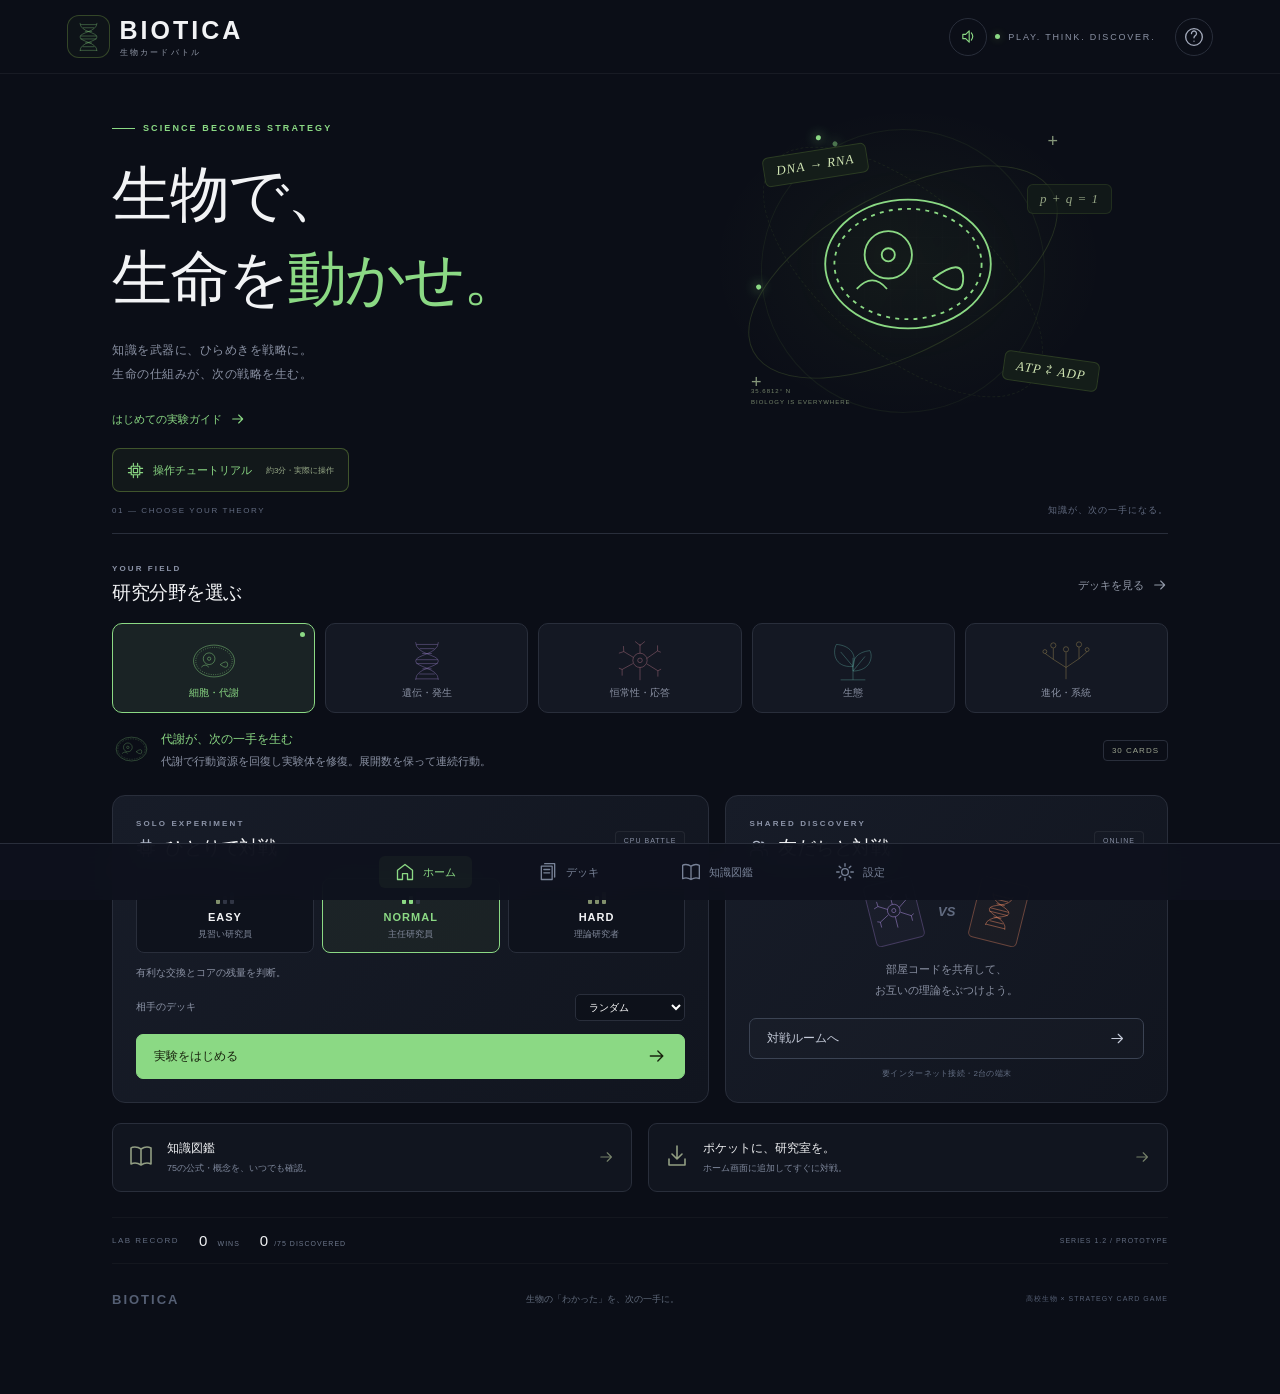
==== biotica/index.html @ be0b4032 "Restore original SCIENCE SERIES website" ====
<!doctype html>
<html lang="ja">
  <head>
    <meta charset="UTF-8" />
    <meta
      name="viewport"
      content="width=device-width,initial-scale=1,viewport-fit=cover"
    />
    <meta name="theme-color" content="#0b0e17" />
    <meta
      name="description"
      content="高校生物の5分野で戦う、学べるカードバトル。"
    />
    <meta name="apple-mobile-web-app-capable" content="yes" />
    <meta name="apple-mobile-web-app-status-bar-style" content="default" />
    <link rel="manifest" href="./manifest.webmanifest" />
    <link rel="apple-touch-icon" href="./icon-180.png" />
    <link rel="icon" type="image/svg+xml" href="./icon.svg" />
    <title>BIOTICA — 物理で、世界を動かせ。</title>
    <script type="module" crossorigin src="./assets/index-e84-tVCE.js"></script>
    <link rel="stylesheet" crossorigin href="./assets/index-D85opa-J.css">
  </head>
  <body>
    <div id="root"></div>
  </body>
</html>
---- biotica/assets/index-D85opa-J.css ----
:root{font-family:DM Sans,Noto Sans JP,sans-serif;color:#f2f3f5;background:#0b0e17;font-synthesis:none;font-size:14px;--lime: #b4f05e;--muted: #8a91a3;--border: #292e3b;--panel: #131722;--field: #b4f05e;color-scheme:dark}*{box-sizing:border-box}body{margin:0;min-width:320px}button,input,select{font:inherit}button,a,input,select{-webkit-tap-highlight-color:transparent}button{cursor:pointer;color:inherit;border:0;background:none}button:disabled{cursor:not-allowed;opacity:.38}button:focus-visible,a:focus-visible{outline:2px solid var(--lime);outline-offset:4px}a{color:var(--lime)}button svg{flex-shrink:0}p{line-height:1.85;color:var(--muted);font-size:13px}h1,h2,h3,h4,p{margin-top:0}h2{font-size:21px;letter-spacing:-.5px;margin-bottom:0}h3{font-size:17px}h4{font-size:14px}small{font-size:10px}button{transition:background .18s,border-color .18s,transform .18s,opacity .18s}button:not(:disabled):active{transform:translateY(1px)}.app{max-width:1440px;margin:auto;min-height:100dvh}.topbar{height:85px;padding:0 5.2%;display:flex;align-items:center;justify-content:space-between;border-bottom:1px solid #ffffff0e}.brand{display:flex;gap:10px;align-items:center;text-align:left;font-size:25px;letter-spacing:3px;font-weight:800;padding:0}.brand-mark{color:var(--lime);width:43px;height:43px;display:grid;place-items:center;border:1px solid #b4f05e3a;border-radius:12px;background:#b4f05e06}.brand-mark svg{width:39px;height:34px}.brand-jp{display:block;font-size:8px;letter-spacing:2.2px;font-weight:500;color:#9299a8;margin-top:2px}.header-right{display:flex;gap:8px;align-items:center}.header-tag{font-size:9px;letter-spacing:1.8px;color:var(--muted)}.online-dot{width:5px;height:5px;border-radius:50%;background:var(--lime);box-shadow:0 0 9px #b4f05e55;flex-shrink:0}.icon-button{width:38px;height:38px;display:grid;place-items:center;color:#a5acbd;border:1px solid var(--border);border-radius:50%;margin-left:12px}.icon-button:hover{background:#ffffff08}.main{max-width:1120px;margin:auto;padding:0 32px 30px}.eyebrow{font-size:9px;font-weight:700;letter-spacing:2.1px;color:#8c94a8;display:block}.hero{min-height:370px;position:relative;padding:49px 0 41px;display:flex;align-items:center;overflow:hidden;border-bottom:1px solid var(--border)}.hero-copy{position:relative;z-index:1;width:55%}.hero .eyebrow{font-size:9px;display:flex;align-items:center;gap:8px;color:var(--lime);margin-bottom:20px}.tiny-line{height:1px;width:23px;background:var(--lime);display:inline-block}.hero h1{font-size:56px;line-height:1.4;font-weight:800;letter-spacing:-2px;margin-bottom:17px}.hero h1 span{color:var(--lime)}.hero p{font-size:12px;line-height:2;letter-spacing:.5px;margin-bottom:18px}.text-link{display:inline-flex;align-items:center;gap:8px;font-size:11px;color:var(--lime);padding:0;min-height:30px}.muted{color:#9299a8}.hero-art{position:absolute;width:430px;height:340px;right:-2px;top:1px;color:var(--lime);background:radial-gradient(ellipse at center,#b4f05e0b,transparent 65%)}.hero-art:after{content:"";position:absolute;inset:15px;background-image:linear-gradient(#ffffff03 1px,transparent 1px),linear-gradient(90deg,#ffffff03 1px,transparent 1px);background-size:26px 26px;mask-image:radial-gradient(ellipse,#000,transparent 70%)}.hero-core{position:absolute;inset:80px 104px 76px;display:grid;place-items:center;z-index:1;filter:drop-shadow(0 0 20px #b4f05e28)}.hero-core svg{width:100%;height:100%;stroke-width:.6;animation:core-float 7s ease-in-out infinite}.orbit{position:absolute;border:1px solid #b4f05e24;border-radius:50%;width:340px;height:160px;top:100px;left:40px;transform:rotate(-28deg)}.orbit:after{content:"";width:5px;height:5px;background:var(--lime);border-radius:50%;position:absolute;left:32px;top:22px;box-shadow:0 0 12px var(--lime)}.orbit-two{transform:rotate(40deg);border-style:dashed;opacity:.5}.orbit-three{width:284px;height:284px;left:68px;top:37px;transform:rotate(10deg);border-color:#b4f05e10}.orbit-label{position:absolute;font-family:Georgia,serif;font-style:italic;letter-spacing:1px;border:1px solid #b4f05e25;padding:6px 12px;border-radius:6px;background:#141d19;color:#d0e5b3;font-size:13px;z-index:2}.label-one{top:58px;left:70px;transform:rotate(-9deg)}.label-two{bottom:46px;right:24px;transform:rotate(8deg)}.label-three{top:92px;right:11px;opacity:.7}.coordinate{font-size:6px;line-height:1.8;letter-spacing:1px;color:#75846a;position:absolute;bottom:24px;left:58px}.hero-cross{color:#86977a;position:absolute;font-size:18px}.cross-one{top:39px;right:65px}.cross-two{bottom:39px;left:58px}.hero-bottom{position:absolute;bottom:16px;width:100%;display:flex;justify-content:space-between;align-items:center;font-size:8px;letter-spacing:1.6px;color:#626b80}.hero-bottom span:last-child{font-size:9px;letter-spacing:1px}.deck-section{margin:30px 0 24px}.section-title{display:flex;align-items:center;justify-content:space-between;gap:10px;margin-bottom:17px}.section-title .eyebrow{font-size:8px;margin-bottom:7px}.section-title h2{font-size:19px;display:flex;align-items:center;gap:9px}.section-title h2 svg{color:#adb5c5}.field-picker{display:grid;grid-template-columns:repeat(5,1fr);gap:10px}.field-picker>button{border:1px solid var(--border);background:#141823;border-radius:10px;height:90px;display:flex;flex-direction:column;align-items:center;justify-content:center;gap:0;color:#8a91a3;position:relative}.field-picker>button svg{width:52px;height:48px;color:var(--field);opacity:.65}.field-picker>button span{font-size:12px;font-weight:600}.field-picker>button.selected{border-color:var(--field);background:color-mix(in srgb,var(--field) 7%,#11151e);color:var(--field)}.field-picker>button.selected:after{content:"";width:5px;height:5px;border-radius:50%;background:var(--field);position:absolute;right:9px;top:8px}.field-picker>button.selected svg{opacity:1}.field-intro{display:flex;align-items:center;padding:17px 0 0;gap:10px}.field-intro strong{font-size:12px;color:var(--field)}.field-intro p{font-size:11px;margin:3px 0 0}.field-symbol{width:39px;color:var(--field);opacity:.8}.field-intro .pill{margin-left:auto;color:#9aa28e;flex-shrink:0}.pill{display:inline-block;padding:5px 8px;border:1px solid var(--border);border-radius:4px;font-size:8px;letter-spacing:1px}.subtle{font-size:7px;color:#878fa4;border-color:#ffffff10;background:#ffffff02}.play-grid{display:grid;grid-template-columns:1.35fr 1fr;gap:16px}.panel{border:1px solid var(--border);background:linear-gradient(130deg,#171c28,#11151f);border-radius:13px;padding:23px}.levels{display:grid;grid-template-columns:repeat(3,1fr);gap:8px}.levels button{background:#0e121c;border:1px solid var(--border);border-radius:8px;padding:13px 5px 11px;display:flex;flex-direction:column;align-items:center}.levels button>strong{font-size:11px;margin:7px 0 5px;letter-spacing:1px}.levels button>span:last-child{font-size:9px;color:#81899b}.levels button.selected{background:#b4f05e0b;border-color:#90b852}.levels button.selected>strong{color:var(--lime)}.level-bars{display:flex;gap:3px;align-items:flex-end;height:12px}.level-bars i{width:4px;height:5px;background:#303544;border-radius:1px}.level-bars i:nth-child(2){height:8px}.level-bars i:nth-child(3){height:12px}.level-bars i.lit{background:#81906c}.levels button.selected .lit{background:var(--lime)}.cpu-description{font-size:10px;margin:11px 0}.opponent-setting{display:flex;align-items:center;justify-content:space-between;font-size:10px;margin-bottom:13px;color:#8c94a7}.opponent-setting select{font-size:10px;padding:6px 9px;border:1px solid var(--border);border-radius:5px;background:#0d111a;min-width:110px}.primary,.secondary{min-height:45px;border-radius:7px;padding:10px 17px;font-size:12px;font-weight:700;display:inline-flex;align-items:center;justify-content:center;gap:10px}.primary{background:var(--lime);color:#18220d;border:1px solid var(--lime)}.primary:not(:disabled):hover{background:#c4ff72;box-shadow:0 0 25px #b4f05e0d}.secondary{border:1px solid #3b4353;background:#ffffff03;color:#c4cad8}.secondary:not(:disabled):hover{background:#ffffff08}.primary.full,.secondary.full{width:100%;margin-top:12px}.small{font-size:10px;min-height:35px;padding:7px 12px}.start-button{width:100%;justify-content:space-between}.multi-panel{display:flex;flex-direction:column;align-items:center}.multi-panel>.section-title{width:100%}.duel-art{display:flex;gap:19px;align-items:center;height:67px}.duel-art>span{height:63px;width:50px;border:1px solid #9878c757;border-radius:5px;transform:rotate(-14deg);display:grid;place-items:center;color:#c6a0ff;background:#c6a0ff08}.duel-art>span:last-child{transform:rotate(14deg);color:#ff936b;border-color:#ff936b57;background:#ff936b08}.duel-art svg{width:46px}.duel-art b{font-size:13px;font-style:italic;color:#626c81}.multi-panel>p{text-align:center;font-size:11px;margin:14px 0}.multi-panel>.secondary{width:100%;min-height:41px;justify-content:space-between;margin-top:auto}.multi-panel>small{color:#636e83;font-size:8px;letter-spacing:.3px;margin-top:9px}.bottom-summary{display:grid;grid-template-columns:1fr 1fr;gap:16px;margin-top:20px}.bottom-summary>button{border:1px solid var(--border);border-radius:9px;padding:16px;display:flex;text-align:left;align-items:center;gap:14px;background:#11151f}.summary-icon{color:#929e83}.bottom-summary strong{display:block;font-size:12px;font-weight:500}.bottom-summary div>span{display:block;color:#7e879b;font-size:9px;margin-top:5px}.bottom-summary>button>svg{margin-left:auto;color:#758069;width:17px}.lab-status{display:flex;gap:20px;align-items:center;margin-top:25px;padding:14px 0;border-top:1px solid #ffffff09;border-bottom:1px solid #ffffff09}.lab-status>span{font-size:8px;color:#626c80;letter-spacing:1.5px}.lab-status>span:last-child{margin-left:auto;letter-spacing:1px;font-size:7px}.lab-status b{font-size:15px;font-weight:500}.lab-status small{font-size:7px;color:#6e788c;margin-left:6px;letter-spacing:1px}.footer{display:flex;align-items:center;justify-content:space-between;color:#555f74;gap:20px;padding:27px 0 0}.footer>span:first-child{font-size:13px;letter-spacing:2px;font-weight:700}.footer p{font-size:9px;margin:0;color:#616b7c}.footer>span:last-child{font-size:7px;letter-spacing:1px}.bottom-nav{position:sticky;bottom:0;display:flex;justify-content:center;gap:50px;background:#0e121def;backdrop-filter:blur(18px);border-top:1px solid var(--border);padding:12px 20px max(12px,env(safe-area-inset-bottom));z-index:10}.bottom-nav>button{color:#788297;display:flex;align-items:center;gap:8px;padding:6px 16px;font-size:11px;border-radius:6px}.bottom-nav>button.active{color:var(--lime);background:#b4f05e0a}.page-title{padding:42px 0 28px}.page-title .eyebrow{margin-bottom:15px;color:#869474}.page-title h1{font-size:33px;margin-bottom:12px;font-weight:700;letter-spacing:-1px}.page-title h1 span{color:var(--lime)}.page-title p{font-size:12px;margin:0}.collection-head{display:flex;justify-content:space-between;align-items:center;gap:20px;padding-top:27px}.collection-head h2{font-size:19px;margin:5px 0}.collection-head p{font-size:11px;margin:0}.field-label{font-size:9px;display:block;letter-spacing:.7px;color:var(--field);margin-bottom:6px}.count{font-size:12px;font-weight:400;color:#828d9e;margin-left:5px}.button-row{display:flex;gap:9px;align-items:center;flex-wrap:wrap}.collection-help{color:#8790a2;font-size:11px;line-height:1.8;margin:18px 0;padding:12px 15px;border-left:2px solid #b4f05e55;background:#b4f05e04}.collection{display:grid;grid-template-columns:repeat(4,1fr);gap:20px 14px}.collection-item{opacity:.55}.collection-item.in-deck{opacity:1}.card-face{padding:9px;text-align:left;background:linear-gradient(153deg,color-mix(in srgb,var(--field) 9%,#191f2c),#111622);border:1px solid color-mix(in srgb,var(--field) 36%,#161e2c);border-radius:10px;width:100%;height:100%;min-width:0;position:relative;overflow:hidden;display:flex;flex-direction:column;isolation:isolate;box-shadow:0 5px 15px #0002}.card-face:before{content:"";position:absolute;inset:3px;border:1px solid #ffffff04;border-radius:7px;pointer-events:none}.card-top{display:flex;align-items:center;justify-content:space-between;gap:5px}.energy-gem{background:var(--field);color:#15200c;border-radius:50%;width:25px;height:25px;display:grid;place-items:center;font-size:13px;font-weight:800;box-shadow:0 0 15px color-mix(in srgb,var(--field) 14%,transparent)}.card-top>span:last-child{font-size:7px;letter-spacing:1px;color:#a0adbd}.card-art{height:90px;position:relative;display:grid;place-items:center;color:var(--field);background:radial-gradient(ellipse,color-mix(in srgb,var(--field) 9%,transparent),transparent 70%);border-bottom:1px solid #ffffff08;margin-bottom:9px}.card-art>svg{height:81px;width:110px;z-index:1}.art-grid{position:absolute;inset:9px;background:linear-gradient(#ffffff03 1px,transparent 1px),linear-gradient(90deg,#ffffff03 1px,transparent 1px);background-size:12px 12px}.card-face>strong{font-size:12px;font-weight:700;letter-spacing:-.25px;line-height:1.6;margin:0 0 7px;min-height:20px}.card-equation{font-size:11px;color:var(--field);font-family:Georgia,Noto Sans JP,serif;line-height:1.6;min-height:36px;word-break:normal;overflow-wrap:anywhere}.card-effect{font-size:9px;color:#a8b0bf;line-height:1.8;margin:8px 0 12px;min-height:64px}.card-stats{font-size:8px;display:flex;align-items:center;gap:9px;color:#929baa;border-top:1px solid #ffffff0a;padding-top:8px;margin-top:auto}.card-stats b{font-size:14px;margin-left:3px;color:#d4d9e2;font-weight:500}.card-no{margin-left:auto;color:#717d8e;font-size:8px}.card-face.spell{border-style:dashed}.deck-count{display:flex;align-items:center;justify-content:center;gap:12px;height:33px;color:#9ba58f;font-size:9px}.deck-count>button{font-size:15px;width:27px;height:27px;background:#1d2430;border-radius:5px}.archive-progress{border:1px solid var(--border);border-radius:10px;padding:19px;margin-bottom:22px;background:#111720}.archive-progress strong{font-size:26px;color:var(--lime);font-weight:500}.archive-progress span{color:#a0a9bc;font-size:11px}.progress-track{height:3px;background:#2b3326;margin:14px 0 10px;border-radius:3px;overflow:hidden}.progress-track i{display:block;height:100%;background:var(--lime);min-width:2px}.archive-progress small{font-size:9px;color:#6e7b89;line-height:1.7;display:block}.search-box{display:flex;align-items:center;gap:10px;padding:13px 16px;border:1px solid var(--border);background:#131925;border-radius:9px;color:#8691a6}.search-box input{width:100%;border:0;background:none;outline:none;color:#ddd;font-size:12px}.filter-row{display:flex;gap:8px;margin-top:18px;overflow:auto;padding-bottom:5px}.filter-row button{font-size:11px;border-radius:6px;padding:8px 13px;border:1px solid var(--border);color:#9da8ba;white-space:nowrap}.filter-row button.selected{color:var(--lime);border-color:#b4f05e55;background:#b4f05e0a}.archive-toolbar{display:flex;align-items:center;justify-content:space-between;font-size:10px;color:#8a96a9;margin:20px 0 12px}.archive-toolbar label{display:flex;align-items:center;gap:6px}.archive-toolbar input{accent-color:var(--lime)}.formula-list{display:grid;grid-template-columns:1fr 1fr;gap:10px}.formula-row{display:flex;align-items:center;padding:17px 14px;gap:12px;border:1px solid var(--border);border-radius:8px;background:#111720;text-align:left;min-width:0}.formula-number{width:27px;flex-shrink:0;font-size:9px;color:#687587;align-self:flex-start;margin-top:3px}.formula-number>svg{color:var(--field)}.formula-row>div{min-width:0;flex:1}.formula-row strong{display:block;font-size:12px;margin-bottom:8px}.formula-row .field-label{font-size:8px;opacity:.7}.formula-expression{display:block;font-size:13px;font-family:Georgia,Noto Sans JP,serif;color:#b0b9c8;line-height:1.8;overflow-wrap:anywhere}.formula-row>svg{color:#657487;flex-shrink:0}.fineprint{font-size:10px;color:#748095;line-height:1.9;margin:22px 0 0}.empty-state{text-align:center;padding:40px;color:#8e9bad;grid-column:1/-1}.settings-panel{margin-bottom:20px;padding:26px}.settings-panel h2{font-size:17px;margin-bottom:18px}.settings-panel h2:not(:first-child){margin-top:30px}.settings-panel p{font-size:12px}.setting-line{display:flex;align-items:center;gap:20px;justify-content:space-between}.setting-line strong{font-size:13px}.setting-line p{font-size:11px;margin-top:6px}.toggle{width:46px;height:26px;background:#343c49;border-radius:20px;padding:3px;flex-shrink:0}.toggle>span{display:block;background:#abb3c2;width:20px;height:20px;border-radius:50%;transition:transform .2s}.toggle.on{background:#536936}.toggle.on>span{background:var(--lime);transform:translate(20px)}.record-stats{display:flex;gap:60px;margin-bottom:22px}.record-stats b{display:block;font-size:30px;font-weight:500}.record-stats span{font-size:10px;color:#8b96a8}.source-link{display:block;font-size:11px;line-height:1.7;margin:12px 0;overflow-wrap:anywhere}.modal{position:fixed;max-width:min(600px,calc(100% - 28px));width:560px;max-height:88dvh;padding:0;background:#151b27;border:1px solid #3c4859;color:#edf2f7;border-radius:16px;box-shadow:0 30px 140px #000a;overflow:auto;overscroll-behavior:contain}.modal.wide{width:740px;max-width:min(740px,calc(100% - 28px))}.modal::backdrop{background:#040711cc;backdrop-filter:blur(8px)}.modal-head{display:flex;align-items:center;justify-content:space-between;gap:15px;padding:22px 25px;border-bottom:1px solid #ffffff0a;background:#151b27;position:sticky;top:0;z-index:5}.modal-head h2{font-size:19px;line-height:1.7;word-break:normal}.modal-head .eyebrow{font-size:7px;margin-bottom:7px}.modal-head .icon-button{flex-shrink:0}.modal-body{padding:23px 25px 27px}.modal p{font-size:12px}.modal h3{font-size:15px;margin-top:22px;margin-bottom:10px}.formula-detail{margin-top:17px}.formula-big{background:color-mix(in srgb,var(--field) 5%,#0e141f);border:1px solid color-mix(in srgb,var(--field) 23%,#1a2331);padding:22px 18px;border-radius:9px;color:var(--field);font:22px/1.9 Georgia,Noto Sans JP,serif;overflow-wrap:anywhere;margin:10px 0 22px}.formula-detail h4{font-size:11px;letter-spacing:1px;color:#d6dde7;margin:20px 0 8px}.formula-detail>p{color:#a3aec1}.note{display:flex;gap:10px;background:#b4f05e05;border:1px solid #b4f05e15;padding:13px;border-radius:8px;margin-top:18px;align-items:flex-start;color:#9aa98e}.note p{margin:0;font-size:10px;line-height:1.9;color:#929e91}.note svg{flex-shrink:0;margin-top:3px}.inspect-layout{display:grid;grid-template-columns:160px 1fr;gap:20px;align-items:center}.inspect-card .card-face{pointer-events:none;min-height:280px}.inspect-card .card-effect{min-height:45px}.inspect-layout .fineprint{font-size:10px}.quiz-label{font-size:11px;line-height:1.7;color:#9aa8bc;margin-bottom:16px}.quiz-options{display:flex;flex-direction:column;gap:10px}.quiz-options button{border:1px solid #354353;border-radius:8px;background:#111824;padding:15px;display:flex;align-items:flex-start;gap:12px;text-align:left;font-size:12px;line-height:1.9}.quiz-options button:hover{border-color:var(--lime);background:#b4f05e08}.quiz-options button span{color:var(--lime);font-size:11px}.quiz-verdict{display:flex;align-items:center;gap:10px;padding:15px;background:#7d829514;border-radius:9px;font-size:12px;color:#b8bdc7}.quiz-verdict.correct{color:var(--lime);background:#b4f05e0a}.lobby-deck{display:flex;gap:16px;align-items:center;border:1px solid var(--border);border-radius:9px;padding:10px;color:var(--field);margin-bottom:20px}.lobby-deck>svg{width:66px;height:58px}.lobby-deck strong{font-size:15px;display:block;margin-top:8px}.input-label{font-size:11px;color:#929fb3;display:block;margin:16px 0 8px}.room-input{width:100%;background:#0c131d;border:1px solid #344152;border-radius:8px;text-align:center;color:var(--lime);padding:16px;font-size:24px;letter-spacing:6px;outline-color:var(--lime)}.or-divider{display:flex;align-items:center;gap:14px;color:#69778c;font-size:8px;letter-spacing:1px;margin:24px 0}.or-divider:before,.or-divider:after{content:"";height:1px;flex:1;background:#2b3542}.room-waiting{text-align:center;padding:25px 0}.room-code{font-size:39px;letter-spacing:7px;color:var(--lime);margin:15px 0 20px;user-select:all}.spinner{display:inline-block;width:23px;height:23px;border:2px solid #b4f05e25;border-top-color:var(--lime);border-radius:50%;animation:spin 1s linear infinite}.error-box{color:#ffb4a0;background:#ff946811;border:1px solid #ff946844;border-radius:8px;padding:14px;line-height:1.8;font-size:11px;margin-bottom:13px}.error-box button{display:block;margin-top:10px}.guide-intro h3{font-size:29px;line-height:1.6;margin:14px 0}.guide-intro em{color:var(--lime);font-style:normal}.guide-steps{display:flex;flex-direction:column;gap:18px;margin-top:25px}.guide-steps>div{display:flex;gap:16px;align-items:flex-start}.guide-steps>div>span{font-size:12px;font-weight:600;color:var(--lime);border:1px solid #b4f05e3a;border-radius:7px;padding:10px}.guide-steps h4{font-size:13px;margin:4px 0 8px}.guide-steps p{font-size:11px;margin:0}.guide-fields{display:grid;grid-template-columns:1fr 1fr;gap:10px}.guide-fields>div{display:flex;gap:10px;padding:13px;border:1px solid var(--border);border-radius:7px}.guide-fields svg{width:43px;height:43px;color:var(--field);flex-shrink:0}.guide-fields strong{font-size:12px;color:var(--field)}.guide-fields p{font-size:10px;margin:5px 0 0}.install-brand{display:flex;align-items:center;justify-content:center;gap:15px;color:var(--lime);margin:0 auto 25px}.install-brand>svg{width:75px;height:75px;background:#0d1420;border:1px solid #b4f05e33;border-radius:17px;padding:6px}.install-brand>strong{letter-spacing:4px;font-size:24px}.toast{position:fixed;left:50%;bottom:90px;transform:translate(-50%);z-index:100;background:#d2edaf;color:#17210f;padding:14px 20px;border-radius:9px;box-shadow:0 10px 50px #0008;font-size:12px;max-width:calc(100% - 30px);width:max-content;line-height:1.7;animation:toast-in .2s ease}.result-content{text-align:center}.result-content>svg{display:block;color:var(--lime);margin:24px auto}.result-content>h2{font-size:25px;color:var(--lime);letter-spacing:1px;line-height:1.5;margin-bottom:15px}.result-content>p{font-size:11px}.result-metrics{display:flex;gap:55px;justify-content:center;padding:20px 0 25px}.result-metrics b{font-size:30px;font-weight:500;display:block}.result-metrics span{display:block;font-size:9px;color:#8998ac;margin-top:7px}.battle-shell{padding:16px 32px 25px;max-width:1200px;margin:auto}.battle-toolbar{display:flex;align-items:center;justify-content:space-between;margin-bottom:15px}.battle-toolbar>span{font-size:9px;color:#77869c;letter-spacing:1.5px}.battle-toolbar .text-link{color:#8999af;font-size:10px}.battle-layout{display:grid;grid-template-columns:minmax(0,1fr) 230px;gap:26px}.battle-field{min-width:0;position:relative;padding:18px;border:1px solid #2d3645;border-radius:15px;background:radial-gradient(ellipse at 50% 40%,#22302233,transparent 65%),linear-gradient(#111824,#0e1420);overflow:hidden}.core-bar{display:flex;align-items:center;gap:12px;padding:11px 14px;border:1px solid #ffffff0b;border-radius:9px;background:#ffffff03}.core-avatar{width:42px;height:42px;flex-shrink:0;border:1px solid color-mix(in srgb,var(--field) 25%,transparent);background:color-mix(in srgb,var(--field) 5%,transparent);border-radius:8px;color:var(--field);display:grid;place-items:center}.core-avatar svg{width:38px;height:38px}.core-info{flex:1;min-width:0}.core-info>strong{display:block;font-size:12px}.core-info>strong>span{font-weight:400;color:var(--field);font-size:9px;margin-left:8px}.hp-track{height:3px;background:#2a3340;border-radius:3px;overflow:hidden;margin:8px 0 6px}.hp-track i{height:100%;display:block;background:var(--field);transition:width .35s}.core-resources{font-size:8px;color:#74869a;line-height:1.7;display:block}.hp-number{font-size:24px;font-weight:700;color:#e8edf2;text-align:center;min-width:37px}.hp-number small{display:block;font-size:7px;color:#70819a;margin-top:2px;font-weight:400;letter-spacing:1px}.energy-counter{display:flex;gap:4px;color:var(--lime);align-items:center;background:#b4f05e07;border:1px solid #b4f05e22;border-radius:5px;padding:6px;font-weight:600;font-size:13px}.energy-counter small{font-size:8px;color:#7d8a72}.opponent-hand{display:flex;justify-content:center;height:24px;gap:3px;margin-top:8px}.opponent-hand i{display:block;height:22px;width:16px;border:1px solid #4b5e6e;border-radius:2px;background:repeating-linear-gradient(45deg,#223041,#223041 2px,#182330 2px 5px);transform:rotate(-6deg)}.opponent-hand i:nth-child(2n){transform:rotate(6deg)}.board-row{display:grid;grid-template-columns:repeat(3,minmax(0,1fr));gap:12px;max-width:510px;margin:12px auto}.unit-wrap{min-width:0}.board-unit{border:1px solid color-mix(in srgb,var(--field) 30%,#273442);border-radius:8px;position:relative;width:100%;background:linear-gradient(150deg,color-mix(in srgb,var(--field) 7%,#141d2c),#101824);min-height:143px;display:flex;flex-direction:column;align-items:center;padding:8px 8px 10px;overflow:hidden}.board-unit>svg{width:84px;height:67px;flex-shrink:0;color:var(--field);margin-top:0}.board-unit>strong{font-size:10px;line-height:1.5;text-align:center;min-height:15px;margin-bottom:8px;word-break:auto-phrase}.unit-state{font-size:6px;letter-spacing:1.6px;color:#617285;align-self:flex-start}.unit-numbers{display:flex;justify-content:space-between;width:100%;margin-top:auto;font-size:14px;color:#e1e7ee}.unit-numbers span:first-child{color:#d3dba4}.unit-numbers .hurt{color:#ff977f}.board-unit.ready{border-color:#a6df5b8a;box-shadow:0 0 15px #b4f05e0b}.board-unit.ready .unit-state{color:var(--lime)}.board-unit.selected{outline:2px solid var(--lime);transform:translateY(-5px)}.board-unit.targetable{border-color:#ff9572;animation:target-pulse 1s ease-in-out infinite;cursor:crosshair}.empty-slot{min-height:143px;display:flex;flex-direction:column;align-items:center;justify-content:center;border:1px dashed #2d3b4b6e;border-radius:8px;background:#0b121a38;color:#283b4a}.empty-slot>span{font-size:22px;font-weight:400;line-height:1}.empty-slot small{font-size:6px;letter-spacing:1.5px;color:#34475b;margin-top:8px}.unit-info{color:#70859a;font-size:7px;text-align:center;display:block;width:100%;margin-top:4px;padding:3px;letter-spacing:1px}.turn-divider{display:flex;align-items:center;gap:15px;color:#63758b;margin:17px auto;max-width:600px;min-height:24px}.turn-divider>span{height:1px;background:#2b39463f;flex:1}.turn-divider strong{font-size:8px;font-weight:400;letter-spacing:1.3px;text-align:center}.turn-divider.your-turn strong{color:var(--lime)}.attack-core{border:1px solid #ff9f7055;border-radius:5px;background:#ff8c700a;color:#ffbe9c;font-size:9px;padding:7px 10px}.attack-core:disabled{opacity:1;color:var(--lime);border:0;background:none}.own-core{margin-top:16px}.battle-actionbar{display:flex;align-items:center;gap:10px;margin:14px 0}.research-button{display:flex;align-items:center;gap:6px;border:1px solid #b4f05e3a;background:#b4f05e05;border-radius:6px;padding:9px 10px;color:#c4e79e;font-size:10px;position:relative}.research-button small{display:none}.battle-hint{font-size:8px;color:#6c7e94;text-align:center;flex:1;line-height:1.8}.end-turn{font-size:10px;min-height:37px;padding:8px 12px;gap:6px}.hand-label{display:flex;justify-content:space-between;font-size:7px;letter-spacing:1px;color:#678097;margin:8px 0}.hand-label b{color:#96a986;font-weight:400;margin-left:5px}.hand-label>span:last-child{font-size:6px;letter-spacing:.3px}.hand{display:flex;gap:9px;overflow:auto;padding:3px 0 13px;scroll-snap-type:x proximity;overscroll-behavior-x:contain;scrollbar-width:thin;scrollbar-color:#3b4b5a transparent}.hand>div{width:123px;min-width:123px;scroll-snap-align:start}.hand .card-face{padding:7px;border-radius:7px;min-height:185px}.hand .card-art{height:57px;margin-bottom:5px}.hand .card-art>svg{height:52px;width:75px}.hand .card-face>strong{font-size:9px;min-height:14px;margin-bottom:4px}.hand .card-equation{font-size:9px;min-height:31px;line-height:1.5}.hand .card-top>span:last-child{font-size:5px;letter-spacing:.5px}.hand .energy-gem{width:20px;height:20px;font-size:11px}.hand .card-stats{font-size:6px;padding-top:5px}.hand .card-stats b{font-size:11px}.hand .unplayable{opacity:.5}.empty-hand{width:100%!important;min-width:0!important;min-height:130px;display:grid;place-items:center;text-align:center;font-size:11px;color:#78899d;border:1px dashed #2c3c4c;border-radius:8px;line-height:1.8;padding:20px}.last-event{display:flex;align-items:flex-start;gap:7px;font-size:8px;color:#8d9faf;line-height:1.7;min-height:16px;animation:event-in .25s ease}.last-event .online-dot{margin-top:5px;width:4px;height:4px}.battle-log{padding-top:10px;max-height:890px;overflow:auto;scrollbar-width:thin}.battle-log h3{font-size:14px;margin:9px 0 24px}.battle-log>p{border-bottom:1px solid #ffffff08;padding:0 0 12px;margin:12px 0;font-size:9px;color:#7f91a7;display:flex;align-items:flex-start;gap:11px}.battle-log>p>span{font-size:8px;color:#43576b;margin-top:2px;flex-shrink:0}.battle-log .note p{font-size:9px}.result-reopen{display:flex;margin:20px auto 0}.battle-shell .error-box{max-width:100%}.in-battle .topbar{height:65px}.in-battle .brand{font-size:20px}.in-battle .brand-mark{width:34px;height:34px}.in-battle .brand-mark svg{width:30px}.in-battle .brand-jp{font-size:6px}.in-battle .header-tag{font-size:7px}.in-battle .icon-button{width:31px;height:31px}@keyframes core-float{50%{transform:translateY(-9px) rotate(3deg)}}@keyframes spin{to{transform:rotate(360deg)}}@keyframes target-pulse{50%{box-shadow:0 0 15px #ff946827}}@keyframes toast-in{0%{opacity:0;bottom:80px}}@keyframes event-in{0%{opacity:0;transform:translate(4px)}}@media(min-width:1200px){.hero-art{right:45px}.hero{min-height:390px}.hero h1{font-size:60px}.hero-art{top:18px}.main{padding:0 32px 30px}}@media(max-width:900px){.main{padding:0 25px 22px}.hero-art{right:-45px;opacity:.8}.hero h1{font-size:48px}.hero-copy{width:60%}.collection{grid-template-columns:repeat(3,1fr)}.battle-layout{grid-template-columns:minmax(0,1fr) 185px;gap:18px}.battle-shell{padding:12px 20px}.battle-field{padding:13px}.battle-log>p{font-size:8px}.board-row{gap:8px}.unit-numbers{font-size:12px}.header-tag{font-size:8px}.play-grid .section-title h2{font-size:17px}.panel{padding:19px}.bottom-summary>button{padding:14px;gap:10px}.bottom-summary div>span{font-size:8px}}@media(max-width:680px){.topbar{height:74px;padding:0 21px}.brand{font-size:22px;gap:9px}.brand-mark{width:38px;height:38px}.brand-mark svg{width:34px}.brand-jp{font-size:7px;letter-spacing:1.6px}.header-tag{display:none}.header-right{gap:0}.header-right>.online-dot{display:none}.icon-button{width:34px;height:34px}.main{padding:0 20px 20px}.hero{padding:35px 0 43px;min-height:352px;align-items:flex-start}.hero-copy{width:100%;pointer-events:none}.hero-copy button{pointer-events:auto}.hero .eyebrow{font-size:7px;letter-spacing:1.4px;margin-bottom:19px}.tiny-line{width:16px}.hero h1{font-size:43px;letter-spacing:-1.7px;line-height:1.45;margin-bottom:14px}.hero p{font-size:10px;line-height:2;letter-spacing:.2px;width:75%;margin-bottom:13px}.hero-art{width:310px;height:290px;right:-124px;top:58px;opacity:.8;pointer-events:none}.hero-core{inset:78px 95px 76px 58px}.hero-core>svg{width:135px;height:130px}.hero-art .orbit{width:244px;height:126px;top:90px;left:8px}.hero-art .orbit-three{width:225px;height:225px;left:20px;top:36px}.hero-art .label-one{left:70px;top:43px;font-size:10px;padding:5px 8px}.hero-art .label-two{left:54px;right:auto;bottom:35px;font-size:10px;padding:5px 8px}.hero-art .label-three,.hero-art .coordinate{display:none}.hero-art .cross-one{left:12px;top:70px}.hero-art .cross-two{left:2px;bottom:47px}.hero-bottom{font-size:6px;bottom:15px;letter-spacing:1.1px}.hero-bottom span:last-child{font-size:7px;letter-spacing:.2px}.hero .text-link{font-size:9px}.deck-section{margin:25px 0 22px}.section-title{margin-bottom:14px}.section-title h2{font-size:17px}.section-title .eyebrow{font-size:7px;margin-bottom:6px}.section-title .text-link{font-size:9px;gap:5px}.field-picker{gap:6px}.field-picker>button{height:79px;border-radius:8px}.field-picker>button svg{width:43px;height:41px}.field-picker>button span{font-size:10px}.field-picker>button.selected:after{right:6px;top:6px;width:4px;height:4px}.field-intro{padding-top:14px;gap:8px}.field-symbol{width:31px;flex-shrink:0}.field-intro strong{font-size:10px}.field-intro p{font-size:9px;line-height:1.8}.field-intro .pill{display:none}.play-grid{grid-template-columns:1fr;gap:14px}.panel{padding:19px;border-radius:11px}.play-grid .section-title h2{font-size:18px}.play-grid .section-title .eyebrow{font-size:7px}.levels{gap:8px}.levels button{padding:13px 5px 12px}.levels button>strong{font-size:11px}.levels button>span:last-child{font-size:8px}.cpu-description{font-size:10px;min-height:17px}.primary,.secondary{min-height:45px;font-size:12px}.multi-panel{align-items:stretch;position:relative;min-height:209px;padding:20px}.multi-panel .section-title{margin-bottom:18px}.multi-panel>p{text-align:left;font-size:10px;margin:3px 0 17px;line-height:1.9}.duel-art{position:absolute;right:34px;top:73px;height:61px;gap:15px}.duel-art>span{height:58px;width:43px}.duel-art svg{width:39px}.duel-art b{font-size:11px}.multi-panel>.secondary{margin-top:auto;min-height:40px;font-size:11px}.multi-panel>small{text-align:center;font-size:7px}.bottom-summary{grid-template-columns:1fr;gap:9px;margin-top:14px}.bottom-summary>button{padding:15px;gap:13px;border-radius:8px}.bottom-summary strong{font-size:11px}.bottom-summary div>span{font-size:9px}.summary-icon>svg{width:21px}.lab-status{gap:15px;margin-top:20px;flex-wrap:wrap}.lab-status>span{font-size:7px;letter-spacing:1px}.lab-status>span:last-child{display:none}.lab-status b{font-size:15px}.lab-status small{font-size:6px;letter-spacing:.7px;margin-left:4px}.footer{padding:23px 0 7px;gap:12px}.footer>span:first-child{font-size:11px;letter-spacing:1.3px}.footer>span:last-child{display:none}.footer p{font-size:8px}.bottom-nav{gap:0;justify-content:space-around;padding:10px 6px max(10px,env(safe-area-inset-bottom));position:sticky}.bottom-nav>button{flex-direction:column;gap:5px;min-width:62px;padding:3px 10px;border-radius:7px;font-size:8px}.bottom-nav>button svg{width:19px;height:19px}.bottom-nav>button.active{background:none}.page-title{padding:34px 0 25px}.page-title .eyebrow{font-size:8px;margin-bottom:13px}.page-title h1{font-size:27px}.page-title p{font-size:11px;line-height:1.9}.collection-head{align-items:flex-start;gap:15px;padding-top:23px;flex-direction:column}.collection-head h2{font-size:17px}.collection-head p{font-size:10px}.collection-head .button-row{align-self:flex-end;margin-top:0}.collection-head .small{font-size:10px;min-height:34px;padding:7px 12px}.collection-help{font-size:10px;padding:10px 12px;margin:16px 0}.collection{grid-template-columns:repeat(2,minmax(0,1fr));gap:14px 10px}.card-face{padding:8px;border-radius:8px}.card-face>strong{font-size:11px}.card-art{height:79px}.card-art>svg{height:72px}.card-equation{font-size:10px;min-height:34px}.card-effect{font-size:8px;min-height:70px;line-height:1.9}.card-top>span:last-child{font-size:6px;letter-spacing:.6px}.energy-gem{width:23px;height:23px;font-size:12px}.card-stats{font-size:7px;gap:8px}.card-stats b{font-size:13px}.formula-list{grid-template-columns:1fr;gap:9px}.formula-row{padding:16px 12px}.formula-expression{font-size:13px}.formula-row strong{font-size:12px}.formula-number{font-size:8px;width:23px}.formula-row .field-label{font-size:8px}.filter-row{gap:6px;margin-top:14px}.filter-row button{font-size:10px;padding:8px 11px}.archive-toolbar{font-size:9px}.archive-progress{padding:17px}.archive-progress strong{font-size:24px}.archive-progress span{font-size:10px}.archive-progress small{font-size:8px}.search-box{padding:12px}.search-box input{font-size:11px}.settings-panel{padding:20px}.settings-panel p{font-size:11px}.settings-panel h2{font-size:16px}.setting-line{gap:10px}.setting-line strong{font-size:12px}.setting-line p{font-size:10px}.record-stats{gap:45px}.modal{border-radius:14px;max-height:90dvh;width:calc(100% - 26px)}.modal-head{padding:18px 19px}.modal-head h2{font-size:17px}.modal-head .eyebrow{font-size:6px}.modal-body{padding:19px 19px 23px}.modal p{font-size:11px}.modal h3{font-size:14px}.formula-big{font-size:20px;padding:18px 13px}.formula-detail h4{font-size:10px}.inspect-layout{grid-template-columns:130px 1fr;gap:14px}.inspect-card .card-face{min-height:260px}.inspect-card .card-effect{min-height:60px}.inspect-layout .field-label{font-size:8px}.inspect-layout p{font-size:10px}.inspect-layout .fineprint{font-size:8px;margin-top:12px}.note{padding:11px}.note p{font-size:9px}.quiz-options button{font-size:11px;padding:13px}.guide-intro h3{font-size:25px}.guide-steps>div{gap:12px}.guide-steps p{font-size:10px}.guide-steps h4{font-size:12px}.guide-fields{grid-template-columns:1fr}.guide-fields svg{width:40px;height:40px}.guide-fields p{font-size:9px}.room-code{font-size:32px;letter-spacing:5px}.result-content>h2{font-size:21px}.result-content>p{font-size:10px}.toast{font-size:11px;padding:12px 15px;bottom:80px}.battle-shell{padding:9px 10px 16px}.battle-layout{display:block}.battle-toolbar{margin-bottom:9px;padding:0 3px}.battle-toolbar>span{font-size:7px;letter-spacing:1px}.battle-toolbar .text-link{font-size:9px}.battle-field{padding:11px 10px 12px;border-radius:11px}.core-bar{padding:8px;gap:8px;border-radius:7px}.core-avatar{width:31px;height:35px;border-radius:6px}.core-avatar>svg{width:29px;height:30px}.core-info>strong{font-size:10px}.core-info>strong>span{font-size:8px;margin-left:5px}.hp-track{height:3px;margin:6px 0 4px}.core-resources{font-size:7px;line-height:1.6}.hp-number{font-size:21px;min-width:32px}.hp-number small{font-size:6px;letter-spacing:.6px}.energy-counter{padding:5px 4px;font-size:11px;gap:2px}.energy-counter>svg{width:11px}.energy-counter small{font-size:7px}.opponent-hand{height:17px;margin-top:7px;gap:3px}.opponent-hand i{height:16px;width:12px}.board-row{gap:9px;margin:9px auto;max-width:390px}.board-unit{min-height:120px;border-radius:7px;padding:6px 6px 7px}.board-unit>svg{height:55px;width:66px;margin-top:1px}.board-unit>strong{font-size:9px;margin-bottom:5px;min-height:14px}.unit-state{font-size:5px;letter-spacing:1px}.unit-numbers{font-size:12px;gap:5px}.unit-info{font-size:6px;margin-top:2px;padding:2px}.empty-slot{min-height:120px}.empty-slot small{font-size:5px;letter-spacing:1px}.empty-slot>span{font-size:17px}.turn-divider{gap:9px;margin:12px 0;min-height:22px}.turn-divider strong{font-size:6px;letter-spacing:1px}.attack-core{font-size:8px;padding:6px}.own-core{margin-top:11px}.battle-actionbar{margin:11px 0;gap:8px}.research-button{font-size:9px;padding:9px 8px;gap:5px}.research-button>svg{width:14px}.battle-hint{font-size:7px}.end-turn{font-size:9px;min-height:34px;padding:7px 9px;gap:5px}.end-turn>svg{width:13px}.hand-label{font-size:6px;letter-spacing:.9px;margin:6px 0}.hand-label>span:last-child{font-size:5px;letter-spacing:0}.hand{gap:7px;padding-bottom:10px}.hand>div{min-width:108px;width:108px}.hand .card-face{padding:6px;min-height:164px}.hand .card-art{height:49px;margin-bottom:5px}.hand .card-art>svg{height:45px;width:60px}.hand .card-face>strong{font-size:8px;min-height:13px;margin-bottom:5px}.hand .card-equation{font-size:8px;min-height:30px}.hand .card-top>span:last-child{font-size:4px;letter-spacing:.5px}.hand .energy-gem{width:18px;height:18px;font-size:10px}.hand .card-stats{font-size:5px;gap:6px}.hand .card-stats b{font-size:10px}.hand .card-no{font-size:6px}.last-event{font-size:7px;line-height:1.8;min-height:14px}.battle-log{margin-top:20px;border:1px solid #263646;border-radius:9px;padding:16px;max-height:230px}.battle-log .eyebrow{font-size:7px}.battle-log h3{font-size:12px;margin:7px 0 18px}.battle-log>p{font-size:9px}.battle-log .note{display:none}.in-battle .topbar{height:57px;padding:0 16px}.in-battle .brand{font-size:18px;gap:8px}.in-battle .brand-mark{width:30px;height:30px;border-radius:8px}.in-battle .brand-mark>svg{width:27px}.in-battle .brand-jp{font-size:5px;letter-spacing:1.5px}.in-battle .icon-button{width:29px;height:29px}.in-battle .icon-button>svg{width:17px}.in-battle .header-tag{display:none}}@media(max-width:360px){.main{padding:0 15px 17px}.hero h1{font-size:38px}.hero-art{right:-143px;opacity:.65}.hero p{font-size:9px}.field-picker>button{height:71px}.field-picker>button span{font-size:9px}.panel{padding:16px}.levels button>span:last-child{font-size:7px}.hero-bottom span:last-child{font-size:6px}.board-row{gap:6px}.board-unit>strong{font-size:8px}.board-unit{min-height:117px;padding:5px}.empty-slot{min-height:117px}.core-bar{gap:5px;padding:7px}.core-resources{font-size:6px}.energy-counter{font-size:10px}.battle-hint{display:none}.battle-actionbar{justify-content:space-between}.hand-label>span:last-child{display:none}.formula-big{font-size:18px}.inspect-layout{grid-template-columns:120px 1fr;gap:10px}}@media(prefers-reduced-motion:reduce){*,*:before,*:after{animation:none!important;transition:none!important;scroll-behavior:auto!important}}:root{--safe-top: env(safe-area-inset-top, 0px);--safe-bottom: env(safe-area-inset-bottom, 0px)}.app{padding-inline:env(safe-area-inset-left,0px) env(safe-area-inset-right,0px)}.topbar,.in-battle .topbar{height:auto;min-height:calc(74px + var(--safe-top));padding-top:calc(12px + var(--safe-top));padding-bottom:12px}.modal{max-height:calc(100dvh - var(--safe-top) - var(--safe-bottom) - 32px)}.header-audio{margin-left:6px;min-width:38px;font-size:11px;color:var(--lime)}.header-audio[aria-pressed=false]{color:#758095}.hero{min-height:420px}.tutorial-entry{display:flex;align-items:center;gap:9px;border:1px solid #b4f05e48;background:#b4f05e0b;color:var(--lime);border-radius:8px;padding:11px 14px;font-size:11px;min-height:44px;margin-top:14px;pointer-events:auto}.tutorial-entry small{font-size:8px;color:#98aa88;margin-left:5px}.collection{row-gap:28px;column-gap:18px;align-items:stretch}.collection-item{height:auto;min-width:0;display:flex;flex-direction:column;gap:14px;padding:11px;border:1px solid #2c3746;border-radius:13px;background:#121924;align-self:stretch}.collection-item .card-face{height:auto;min-height:290px;flex:1}.deck-count{height:auto;min-height:46px;display:grid;grid-template-columns:44px minmax(0,1fr) 44px;gap:5px;flex-shrink:0;margin:0}.deck-count:not(:has(button)){display:flex;justify-content:center}.deck-count>button{width:44px;height:44px;font-size:21px;border:1px solid #3e4c60;border-radius:8px;color:#d2efb2;background:#1c2934}.deck-count>span{font-size:10px;line-height:1.6;text-align:center;overflow-wrap:anywhere}.deck-editor-bar{position:sticky;top:calc(var(--safe-top) + 8px);z-index:6;background:#1a2534f5;backdrop-filter:blur(12px);border:1px solid #b4f05e55;border-radius:10px;display:flex;align-items:center;justify-content:space-between;gap:10px;padding:11px 13px;margin:15px 0 22px;box-shadow:0 8px 30px #0005}.deck-editor-bar strong{font-size:13px;color:var(--lime)}.deck-editor-bar small{display:block;font-size:8px;color:#a0adbe;margin-top:3px}.setting-line{padding:12px 0}.setting-line+.setting-line{border-top:1px solid #ffffff0a}.setting-line p{margin-bottom:0}.volume-line{display:grid;grid-template-columns:1fr auto;gap:10px;color:#aebdcb;font-size:11px;margin:8px 0 21px}.volume-line input{width:100%;grid-column:1/-1;accent-color:var(--lime);height:28px;cursor:pointer}.volume-line output{font-size:10px;color:var(--lime)}.research-proposal{border:1px solid #b4f05e60;background:linear-gradient(130deg,#20311e,#142520);border-radius:9px;padding:13px;margin:0 0 13px;display:grid;grid-template-columns:1fr auto;gap:10px;align-items:center}.research-proposal strong{display:block;font-size:12px;color:#d4efbe}.research-proposal p{margin:5px 0 0;font-size:10px;line-height:1.7;color:#98b89e}.research-proposal .proposal-actions{display:flex;gap:6px;align-items:center}.research-proposal .primary{min-height:40px;padding:8px 12px;font-size:11px}.research-proposal .later{font-size:10px;color:#afc1ac;padding:10px;min-height:40px}.proposal-toggle{grid-column:1/-1;font-size:9px;color:#9cab9b;display:flex;align-items:center;gap:6px}.proposal-toggle input{accent-color:var(--lime);width:16px;height:16px}.answer-review{margin-top:16px;border:1px solid #2f4353;padding:13px;border-radius:8px}.answer-review h4{font-size:11px;margin:0 0 7px;color:var(--lime)}.answer-review p{font-size:11px;margin:0;line-height:1.85}.answer-review .chosen-wrong{color:#ffb2a0;margin-bottom:12px}.battle-settings-row{display:flex;align-items:center;justify-content:space-between;margin-bottom:10px;font-size:9px;color:#8193a6;gap:8px}.battle-settings-row label{display:flex;align-items:center;gap:5px}.battle-settings-row input{accent-color:var(--lime)}.battle-settings-row button{border:1px solid #364358;border-radius:6px;min-height:32px;padding:6px 10px;color:#afc59d;font-size:9px}.tutorial-mode{max-width:700px;margin:auto;padding-bottom:calc(25px + var(--safe-bottom))}.tutorial-top{display:flex;align-items:center;justify-content:space-between;padding:calc(var(--safe-top) + 16px) 20px 15px;border-bottom:1px solid #283546;gap:14px}.tutorial-top strong{font-size:14px;letter-spacing:2px}.tutorial-top button{border:1px solid #3e4b60;border-radius:7px;padding:10px;font-size:10px}.tutorial-body{padding:19px}.tutorial-intro{padding:28px 4px 10px;text-align:center}.tutorial-intro>svg{width:140px;height:125px;color:var(--lime);margin:10px auto 15px}.tutorial-intro h1{font-size:27px;line-height:1.6}.tutorial-intro p{font-size:12px}.tutorial-progress{display:flex;gap:5px;margin:0 0 16px}.tutorial-progress i{display:block;height:3px;flex:1;background:#2b3744;border-radius:4px}.tutorial-progress i.done{background:var(--lime)}.tutorial-coach{border:1px solid #b4f05e55;background:#b4f05e08;padding:16px;border-radius:11px;margin-bottom:18px}.tutorial-coach .eyebrow{color:var(--lime);font-size:8px}.tutorial-coach h2{font-size:18px;margin:9px 0 10px}.tutorial-coach p{font-size:11px;margin:0;color:#adb9a7}.tutorial-mini-core{border:1px solid #384b58;background:#17232d;padding:11px 13px;border-radius:8px;display:flex;align-items:center;justify-content:space-between;font-size:11px;width:100%;margin:13px 0}.tutorial-mini-core b{color:var(--lime);font-size:17px}.tutorial-units{display:flex;gap:14px;justify-content:center;min-height:140px;padding:8px 0}.tutorial-unit{width:145px;border:1px solid #4e6973;background:#172a30;border-radius:9px;padding:10px;text-align:center;display:flex;align-items:center;flex-direction:column;gap:6px}.tutorial-unit svg{width:78px;height:61px;color:var(--lime)}.tutorial-unit strong{font-size:11px}.tutorial-unit>span{font-size:9px;color:#9daeac}.tutorial-unit b{font-size:13px}.tutorial-focus{outline:2px solid var(--lime)!important;outline-offset:3px;box-shadow:0 0 20px #b4f05e13}.tutorial-target{outline:2px solid #ffab81!important;outline-offset:3px}.tutorial-hand{max-width:175px;margin:15px auto}.tutorial-hand .card-face{min-height:240px;height:auto}.tutorial-action{width:100%;margin-top:13px}.tutorial-bottom-note{font-size:9px;text-align:center;color:#7c8f9a;margin-top:17px;line-height:1.8}.tutorial-wait{text-align:center;color:var(--lime);padding:15px;font-size:11px}@media(max-width:680px){.topbar{min-height:calc(70px + var(--safe-top));padding-top:calc(12px + var(--safe-top));padding-bottom:12px}.in-battle .topbar{height:auto;min-height:calc(62px + var(--safe-top));padding-top:calc(10px + var(--safe-top));padding-bottom:10px}.header-right .icon-button{margin-left:6px}.hero{min-height:410px}.hero-art{top:65px}.tutorial-entry{font-size:10px;max-width:245px;position:relative;z-index:2}.tutorial-entry small{font-size:7px}.collection{gap:26px 12px}.collection-item{padding:7px;gap:13px;border-radius:10px}.collection-item .card-face{min-height:278px}.deck-count>span{font-size:8px}.deck-editor-bar{padding:10px;gap:8px}.deck-editor-bar .primary{min-height:40px;font-size:10px;padding:8px 12px}.research-proposal{padding:11px;gap:9px}.research-proposal strong{font-size:11px}.research-proposal p{font-size:9px}.research-proposal .proposal-actions{flex-direction:column;gap:0}.research-proposal .primary{min-height:36px;font-size:10px}.research-proposal .later{min-height:30px;padding:5px 10px;font-size:9px}.battle-settings-row{font-size:8px}.header-audio{font-size:10px}.modal{max-height:calc(100dvh - var(--safe-top) - var(--safe-bottom) - 28px)}}@media(max-width:360px){.hero{min-height:405px}.tutorial-entry{max-width:220px;font-size:9px;gap:6px}.tutorial-entry small{font-size:6px}.brand{font-size:19px}.header-audio{min-width:30px}.collection{column-gap:9px}.collection-item{padding:6px}.deck-count{grid-template-columns:44px minmax(0,1fr) 44px;gap:2px}.deck-count>span{font-size:7px}.collection-item .card-face{min-height:290px}}@media(display-mode:standalone){.topbar,.in-battle .topbar{padding-top:calc(max(var(--safe-top),8px) + 12px)}.bottom-nav{padding-bottom:calc(max(var(--safe-bottom),8px) + 10px)}}.deck-scope{margin:18px 0;border:1px solid #35485b;background:#14202a;border-radius:9px;padding:13px 15px}.deck-scope summary{font-size:11px;color:var(--lime);cursor:pointer;min-height:25px}.deck-scope dl{margin:12px 0 0}.deck-scope dl>div{display:grid;grid-template-columns:90px 1fr;gap:12px;padding:10px 0;border-top:1px solid #ffffff09}.deck-scope dt{font-size:10px;color:#bbd0cf}.deck-scope dd{margin:0;color:#91a6b7;font-size:11px;line-height:1.9}html:not([data-subject=physics]) .field-picker>button span{font-size:10px;line-height:1.5;padding-inline:3px}html:not([data-subject=physics]) .levels button.selected{border-color:var(--lime)}@media(max-width:680px){.deck-scope{padding:12px}.deck-scope dl>div{grid-template-columns:70px 1fr;gap:9px}.deck-scope dd{font-size:10px}html:not([data-subject=physics]) .field-picker>button span{font-size:8px}}
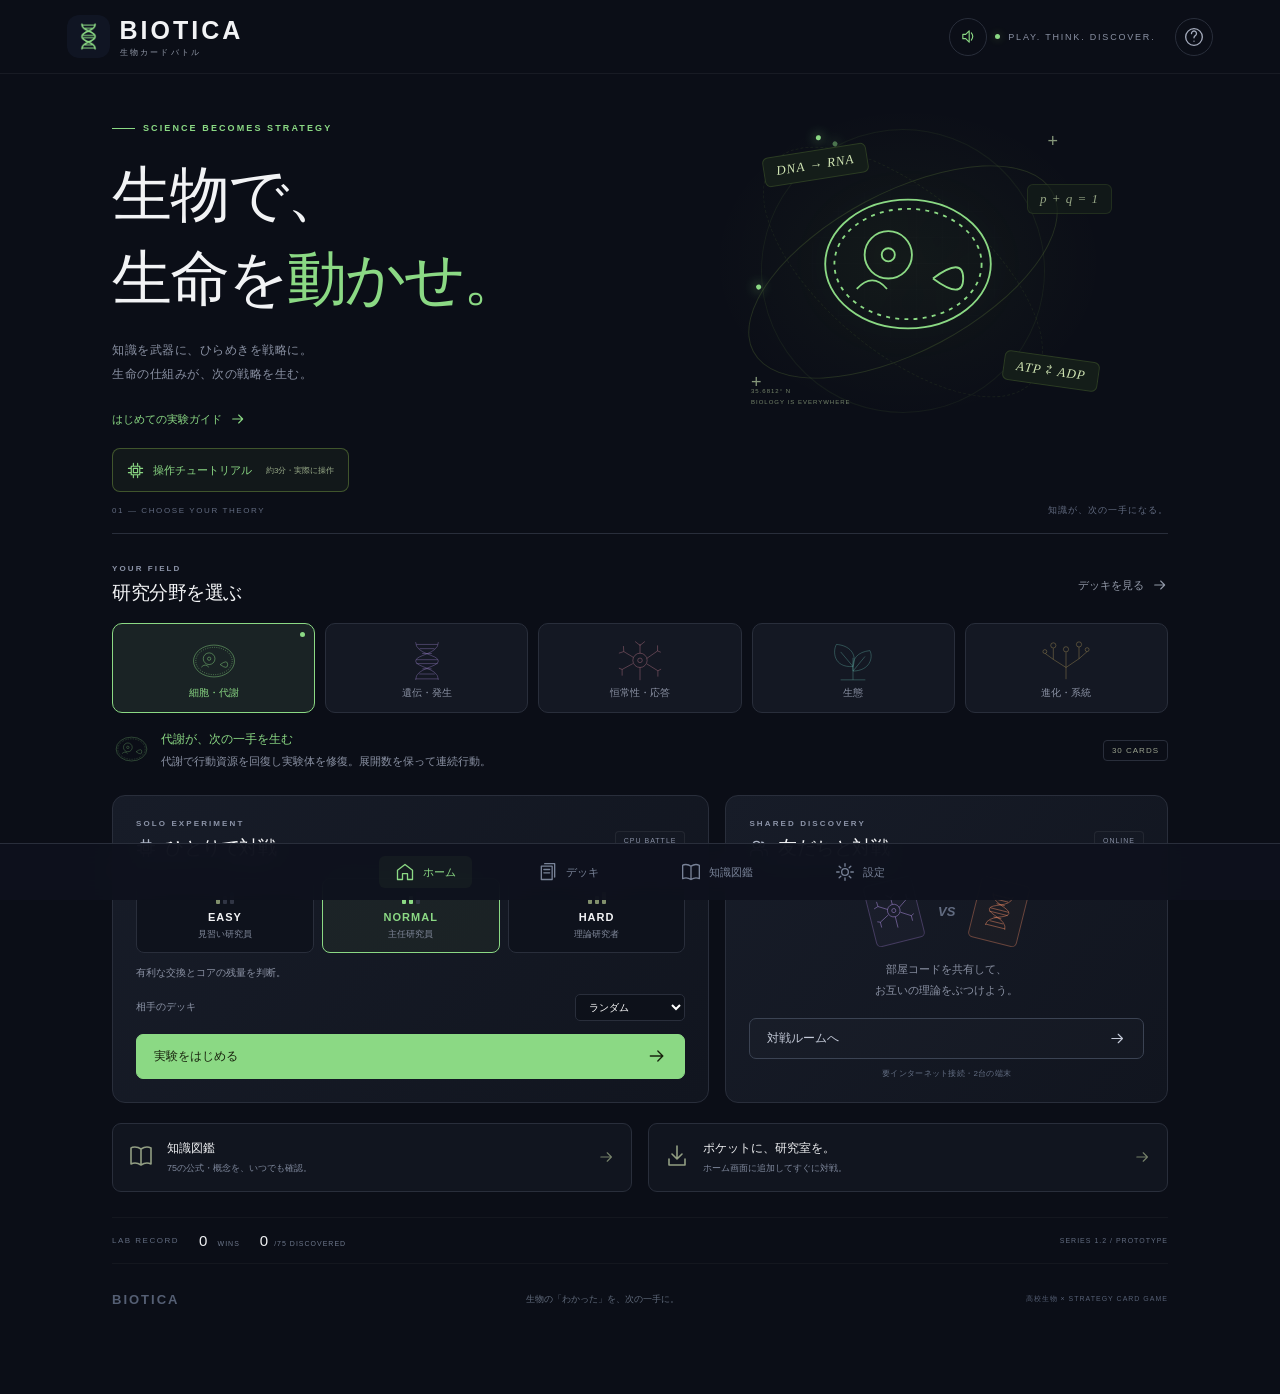
==== commit 34c7a4d9: "Refresh game asset cache" ====
--- a/biotica/index.html
+++ b/biotica/index.html
@@ -17,7 +17,7 @@
     <link rel="apple-touch-icon" href="./icon-180.png" />
     <link rel="icon" type="image/svg+xml" href="./icon.svg" />
     <title>BIOTICA — 物理で、世界を動かせ。</title>
-    <script type="module" crossorigin src="./assets/index-e84-tVCE.js"></script>
+    <script type="module" crossorigin src="./assets/index-e84-tVCE.js?v=20261123-3"></script>
     <link rel="stylesheet" crossorigin href="./assets/index-D85opa-J.css">
   </head>
   <body>
--- a/biotica/assets/index-D85opa-J.css
+++ b/biotica/assets/index-D85opa-J.css
@@ -1 +1,3 @@
 :root{font-family:DM Sans,Noto Sans JP,sans-serif;color:#f2f3f5;background:#0b0e17;font-synthesis:none;font-size:14px;--lime: #b4f05e;--muted: #8a91a3;--border: #292e3b;--panel: #131722;--field: #b4f05e;color-scheme:dark}*{box-sizing:border-box}body{margin:0;min-width:320px}button,input,select{font:inherit}button,a,input,select{-webkit-tap-highlight-color:transparent}button{cursor:pointer;color:inherit;border:0;background:none}button:disabled{cursor:not-allowed;opacity:.38}button:focus-visible,a:focus-visible{outline:2px solid var(--lime);outline-offset:4px}a{color:var(--lime)}button svg{flex-shrink:0}p{line-height:1.85;color:var(--muted);font-size:13px}h1,h2,h3,h4,p{margin-top:0}h2{font-size:21px;letter-spacing:-.5px;margin-bottom:0}h3{font-size:17px}h4{font-size:14px}small{font-size:10px}button{transition:background .18s,border-color .18s,transform .18s,opacity .18s}button:not(:disabled):active{transform:translateY(1px)}.app{max-width:1440px;margin:auto;min-height:100dvh}.topbar{height:85px;padding:0 5.2%;display:flex;align-items:center;justify-content:space-between;border-bottom:1px solid #ffffff0e}.brand{display:flex;gap:10px;align-items:center;text-align:left;font-size:25px;letter-spacing:3px;font-weight:800;padding:0}.brand-mark{color:var(--lime);width:43px;height:43px;display:grid;place-items:center;border:1px solid #b4f05e3a;border-radius:12px;background:#b4f05e06}.brand-mark svg{width:39px;height:34px}.brand-jp{display:block;font-size:8px;letter-spacing:2.2px;font-weight:500;color:#9299a8;margin-top:2px}.header-right{display:flex;gap:8px;align-items:center}.header-tag{font-size:9px;letter-spacing:1.8px;color:var(--muted)}.online-dot{width:5px;height:5px;border-radius:50%;background:var(--lime);box-shadow:0 0 9px #b4f05e55;flex-shrink:0}.icon-button{width:38px;height:38px;display:grid;place-items:center;color:#a5acbd;border:1px solid var(--border);border-radius:50%;margin-left:12px}.icon-button:hover{background:#ffffff08}.main{max-width:1120px;margin:auto;padding:0 32px 30px}.eyebrow{font-size:9px;font-weight:700;letter-spacing:2.1px;color:#8c94a8;display:block}.hero{min-height:370px;position:relative;padding:49px 0 41px;display:flex;align-items:center;overflow:hidden;border-bottom:1px solid var(--border)}.hero-copy{position:relative;z-index:1;width:55%}.hero .eyebrow{font-size:9px;display:flex;align-items:center;gap:8px;color:var(--lime);margin-bottom:20px}.tiny-line{height:1px;width:23px;background:var(--lime);display:inline-block}.hero h1{font-size:56px;line-height:1.4;font-weight:800;letter-spacing:-2px;margin-bottom:17px}.hero h1 span{color:var(--lime)}.hero p{font-size:12px;line-height:2;letter-spacing:.5px;margin-bottom:18px}.text-link{display:inline-flex;align-items:center;gap:8px;font-size:11px;color:var(--lime);padding:0;min-height:30px}.muted{color:#9299a8}.hero-art{position:absolute;width:430px;height:340px;right:-2px;top:1px;color:var(--lime);background:radial-gradient(ellipse at center,#b4f05e0b,transparent 65%)}.hero-art:after{content:"";position:absolute;inset:15px;background-image:linear-gradient(#ffffff03 1px,transparent 1px),linear-gradient(90deg,#ffffff03 1px,transparent 1px);background-size:26px 26px;mask-image:radial-gradient(ellipse,#000,transparent 70%)}.hero-core{position:absolute;inset:80px 104px 76px;display:grid;place-items:center;z-index:1;filter:drop-shadow(0 0 20px #b4f05e28)}.hero-core svg{width:100%;height:100%;stroke-width:.6;animation:core-float 7s ease-in-out infinite}.orbit{position:absolute;border:1px solid #b4f05e24;border-radius:50%;width:340px;height:160px;top:100px;left:40px;transform:rotate(-28deg)}.orbit:after{content:"";width:5px;height:5px;background:var(--lime);border-radius:50%;position:absolute;left:32px;top:22px;box-shadow:0 0 12px var(--lime)}.orbit-two{transform:rotate(40deg);border-style:dashed;opacity:.5}.orbit-three{width:284px;height:284px;left:68px;top:37px;transform:rotate(10deg);border-color:#b4f05e10}.orbit-label{position:absolute;font-family:Georgia,serif;font-style:italic;letter-spacing:1px;border:1px solid #b4f05e25;padding:6px 12px;border-radius:6px;background:#141d19;color:#d0e5b3;font-size:13px;z-index:2}.label-one{top:58px;left:70px;transform:rotate(-9deg)}.label-two{bottom:46px;right:24px;transform:rotate(8deg)}.label-three{top:92px;right:11px;opacity:.7}.coordinate{font-size:6px;line-height:1.8;letter-spacing:1px;color:#75846a;position:absolute;bottom:24px;left:58px}.hero-cross{color:#86977a;position:absolute;font-size:18px}.cross-one{top:39px;right:65px}.cross-two{bottom:39px;left:58px}.hero-bottom{position:absolute;bottom:16px;width:100%;display:flex;justify-content:space-between;align-items:center;font-size:8px;letter-spacing:1.6px;color:#626b80}.hero-bottom span:last-child{font-size:9px;letter-spacing:1px}.deck-section{margin:30px 0 24px}.section-title{display:flex;align-items:center;justify-content:space-between;gap:10px;margin-bottom:17px}.section-title .eyebrow{font-size:8px;margin-bottom:7px}.section-title h2{font-size:19px;display:flex;align-items:center;gap:9px}.section-title h2 svg{color:#adb5c5}.field-picker{display:grid;grid-template-columns:repeat(5,1fr);gap:10px}.field-picker>button{border:1px solid var(--border);background:#141823;border-radius:10px;height:90px;display:flex;flex-direction:column;align-items:center;justify-content:center;gap:0;color:#8a91a3;position:relative}.field-picker>button svg{width:52px;height:48px;color:var(--field);opacity:.65}.field-picker>button span{font-size:12px;font-weight:600}.field-picker>button.selected{border-color:var(--field);background:color-mix(in srgb,var(--field) 7%,#11151e);color:var(--field)}.field-picker>button.selected:after{content:"";width:5px;height:5px;border-radius:50%;background:var(--field);position:absolute;right:9px;top:8px}.field-picker>button.selected svg{opacity:1}.field-intro{display:flex;align-items:center;padding:17px 0 0;gap:10px}.field-intro strong{font-size:12px;color:var(--field)}.field-intro p{font-size:11px;margin:3px 0 0}.field-symbol{width:39px;color:var(--field);opacity:.8}.field-intro .pill{margin-left:auto;color:#9aa28e;flex-shrink:0}.pill{display:inline-block;padding:5px 8px;border:1px solid var(--border);border-radius:4px;font-size:8px;letter-spacing:1px}.subtle{font-size:7px;color:#878fa4;border-color:#ffffff10;background:#ffffff02}.play-grid{display:grid;grid-template-columns:1.35fr 1fr;gap:16px}.panel{border:1px solid var(--border);background:linear-gradient(130deg,#171c28,#11151f);border-radius:13px;padding:23px}.levels{display:grid;grid-template-columns:repeat(3,1fr);gap:8px}.levels button{background:#0e121c;border:1px solid var(--border);border-radius:8px;padding:13px 5px 11px;display:flex;flex-direction:column;align-items:center}.levels button>strong{font-size:11px;margin:7px 0 5px;letter-spacing:1px}.levels button>span:last-child{font-size:9px;color:#81899b}.levels button.selected{background:#b4f05e0b;border-color:#90b852}.levels button.selected>strong{color:var(--lime)}.level-bars{display:flex;gap:3px;align-items:flex-end;height:12px}.level-bars i{width:4px;height:5px;background:#303544;border-radius:1px}.level-bars i:nth-child(2){height:8px}.level-bars i:nth-child(3){height:12px}.level-bars i.lit{background:#81906c}.levels button.selected .lit{background:var(--lime)}.cpu-description{font-size:10px;margin:11px 0}.opponent-setting{display:flex;align-items:center;justify-content:space-between;font-size:10px;margin-bottom:13px;color:#8c94a7}.opponent-setting select{font-size:10px;padding:6px 9px;border:1px solid var(--border);border-radius:5px;background:#0d111a;min-width:110px}.primary,.secondary{min-height:45px;border-radius:7px;padding:10px 17px;font-size:12px;font-weight:700;display:inline-flex;align-items:center;justify-content:center;gap:10px}.primary{background:var(--lime);color:#18220d;border:1px solid var(--lime)}.primary:not(:disabled):hover{background:#c4ff72;box-shadow:0 0 25px #b4f05e0d}.secondary{border:1px solid #3b4353;background:#ffffff03;color:#c4cad8}.secondary:not(:disabled):hover{background:#ffffff08}.primary.full,.secondary.full{width:100%;margin-top:12px}.small{font-size:10px;min-height:35px;padding:7px 12px}.start-button{width:100%;justify-content:space-between}.multi-panel{display:flex;flex-direction:column;align-items:center}.multi-panel>.section-title{width:100%}.duel-art{display:flex;gap:19px;align-items:center;height:67px}.duel-art>span{height:63px;width:50px;border:1px solid #9878c757;border-radius:5px;transform:rotate(-14deg);display:grid;place-items:center;color:#c6a0ff;background:#c6a0ff08}.duel-art>span:last-child{transform:rotate(14deg);color:#ff936b;border-color:#ff936b57;background:#ff936b08}.duel-art svg{width:46px}.duel-art b{font-size:13px;font-style:italic;color:#626c81}.multi-panel>p{text-align:center;font-size:11px;margin:14px 0}.multi-panel>.secondary{width:100%;min-height:41px;justify-content:space-between;margin-top:auto}.multi-panel>small{color:#636e83;font-size:8px;letter-spacing:.3px;margin-top:9px}.bottom-summary{display:grid;grid-template-columns:1fr 1fr;gap:16px;margin-top:20px}.bottom-summary>button{border:1px solid var(--border);border-radius:9px;padding:16px;display:flex;text-align:left;align-items:center;gap:14px;background:#11151f}.summary-icon{color:#929e83}.bottom-summary strong{display:block;font-size:12px;font-weight:500}.bottom-summary div>span{display:block;color:#7e879b;font-size:9px;margin-top:5px}.bottom-summary>button>svg{margin-left:auto;color:#758069;width:17px}.lab-status{display:flex;gap:20px;align-items:center;margin-top:25px;padding:14px 0;border-top:1px solid #ffffff09;border-bottom:1px solid #ffffff09}.lab-status>span{font-size:8px;color:#626c80;letter-spacing:1.5px}.lab-status>span:last-child{margin-left:auto;letter-spacing:1px;font-size:7px}.lab-status b{font-size:15px;font-weight:500}.lab-status small{font-size:7px;color:#6e788c;margin-left:6px;letter-spacing:1px}.footer{display:flex;align-items:center;justify-content:space-between;color:#555f74;gap:20px;padding:27px 0 0}.footer>span:first-child{font-size:13px;letter-spacing:2px;font-weight:700}.footer p{font-size:9px;margin:0;color:#616b7c}.footer>span:last-child{font-size:7px;letter-spacing:1px}.bottom-nav{position:sticky;bottom:0;display:flex;justify-content:center;gap:50px;background:#0e121def;backdrop-filter:blur(18px);border-top:1px solid var(--border);padding:12px 20px max(12px,env(safe-area-inset-bottom));z-index:10}.bottom-nav>button{color:#788297;display:flex;align-items:center;gap:8px;padding:6px 16px;font-size:11px;border-radius:6px}.bottom-nav>button.active{color:var(--lime);background:#b4f05e0a}.page-title{padding:42px 0 28px}.page-title .eyebrow{margin-bottom:15px;color:#869474}.page-title h1{font-size:33px;margin-bottom:12px;font-weight:700;letter-spacing:-1px}.page-title h1 span{color:var(--lime)}.page-title p{font-size:12px;margin:0}.collection-head{display:flex;justify-content:space-between;align-items:center;gap:20px;padding-top:27px}.collection-head h2{font-size:19px;margin:5px 0}.collection-head p{font-size:11px;margin:0}.field-label{font-size:9px;display:block;letter-spacing:.7px;color:var(--field);margin-bottom:6px}.count{font-size:12px;font-weight:400;color:#828d9e;margin-left:5px}.button-row{display:flex;gap:9px;align-items:center;flex-wrap:wrap}.collection-help{color:#8790a2;font-size:11px;line-height:1.8;margin:18px 0;padding:12px 15px;border-left:2px solid #b4f05e55;background:#b4f05e04}.collection{display:grid;grid-template-columns:repeat(4,1fr);gap:20px 14px}.collection-item{opacity:.55}.collection-item.in-deck{opacity:1}.card-face{padding:9px;text-align:left;background:linear-gradient(153deg,color-mix(in srgb,var(--field) 9%,#191f2c),#111622);border:1px solid color-mix(in srgb,var(--field) 36%,#161e2c);border-radius:10px;width:100%;height:100%;min-width:0;position:relative;overflow:hidden;display:flex;flex-direction:column;isolation:isolate;box-shadow:0 5px 15px #0002}.card-face:before{content:"";position:absolute;inset:3px;border:1px solid #ffffff04;border-radius:7px;pointer-events:none}.card-top{display:flex;align-items:center;justify-content:space-between;gap:5px}.energy-gem{background:var(--field);color:#15200c;border-radius:50%;width:25px;height:25px;display:grid;place-items:center;font-size:13px;font-weight:800;box-shadow:0 0 15px color-mix(in srgb,var(--field) 14%,transparent)}.card-top>span:last-child{font-size:7px;letter-spacing:1px;color:#a0adbd}.card-art{height:90px;position:relative;display:grid;place-items:center;color:var(--field);background:radial-gradient(ellipse,color-mix(in srgb,var(--field) 9%,transparent),transparent 70%);border-bottom:1px solid #ffffff08;margin-bottom:9px}.card-art>svg{height:81px;width:110px;z-index:1}.art-grid{position:absolute;inset:9px;background:linear-gradient(#ffffff03 1px,transparent 1px),linear-gradient(90deg,#ffffff03 1px,transparent 1px);background-size:12px 12px}.card-face>strong{font-size:12px;font-weight:700;letter-spacing:-.25px;line-height:1.6;margin:0 0 7px;min-height:20px}.card-equation{font-size:11px;color:var(--field);font-family:Georgia,Noto Sans JP,serif;line-height:1.6;min-height:36px;word-break:normal;overflow-wrap:anywhere}.card-effect{font-size:9px;color:#a8b0bf;line-height:1.8;margin:8px 0 12px;min-height:64px}.card-stats{font-size:8px;display:flex;align-items:center;gap:9px;color:#929baa;border-top:1px solid #ffffff0a;padding-top:8px;margin-top:auto}.card-stats b{font-size:14px;margin-left:3px;color:#d4d9e2;font-weight:500}.card-no{margin-left:auto;color:#717d8e;font-size:8px}.card-face.spell{border-style:dashed}.deck-count{display:flex;align-items:center;justify-content:center;gap:12px;height:33px;color:#9ba58f;font-size:9px}.deck-count>button{font-size:15px;width:27px;height:27px;background:#1d2430;border-radius:5px}.archive-progress{border:1px solid var(--border);border-radius:10px;padding:19px;margin-bottom:22px;background:#111720}.archive-progress strong{font-size:26px;color:var(--lime);font-weight:500}.archive-progress span{color:#a0a9bc;font-size:11px}.progress-track{height:3px;background:#2b3326;margin:14px 0 10px;border-radius:3px;overflow:hidden}.progress-track i{display:block;height:100%;background:var(--lime);min-width:2px}.archive-progress small{font-size:9px;color:#6e7b89;line-height:1.7;display:block}.search-box{display:flex;align-items:center;gap:10px;padding:13px 16px;border:1px solid var(--border);background:#131925;border-radius:9px;color:#8691a6}.search-box input{width:100%;border:0;background:none;outline:none;color:#ddd;font-size:12px}.filter-row{display:flex;gap:8px;margin-top:18px;overflow:auto;padding-bottom:5px}.filter-row button{font-size:11px;border-radius:6px;padding:8px 13px;border:1px solid var(--border);color:#9da8ba;white-space:nowrap}.filter-row button.selected{color:var(--lime);border-color:#b4f05e55;background:#b4f05e0a}.archive-toolbar{display:flex;align-items:center;justify-content:space-between;font-size:10px;color:#8a96a9;margin:20px 0 12px}.archive-toolbar label{display:flex;align-items:center;gap:6px}.archive-toolbar input{accent-color:var(--lime)}.formula-list{display:grid;grid-template-columns:1fr 1fr;gap:10px}.formula-row{display:flex;align-items:center;padding:17px 14px;gap:12px;border:1px solid var(--border);border-radius:8px;background:#111720;text-align:left;min-width:0}.formula-number{width:27px;flex-shrink:0;font-size:9px;color:#687587;align-self:flex-start;margin-top:3px}.formula-number>svg{color:var(--field)}.formula-row>div{min-width:0;flex:1}.formula-row strong{display:block;font-size:12px;margin-bottom:8px}.formula-row .field-label{font-size:8px;opacity:.7}.formula-expression{display:block;font-size:13px;font-family:Georgia,Noto Sans JP,serif;color:#b0b9c8;line-height:1.8;overflow-wrap:anywhere}.formula-row>svg{color:#657487;flex-shrink:0}.fineprint{font-size:10px;color:#748095;line-height:1.9;margin:22px 0 0}.empty-state{text-align:center;padding:40px;color:#8e9bad;grid-column:1/-1}.settings-panel{margin-bottom:20px;padding:26px}.settings-panel h2{font-size:17px;margin-bottom:18px}.settings-panel h2:not(:first-child){margin-top:30px}.settings-panel p{font-size:12px}.setting-line{display:flex;align-items:center;gap:20px;justify-content:space-between}.setting-line strong{font-size:13px}.setting-line p{font-size:11px;margin-top:6px}.toggle{width:46px;height:26px;background:#343c49;border-radius:20px;padding:3px;flex-shrink:0}.toggle>span{display:block;background:#abb3c2;width:20px;height:20px;border-radius:50%;transition:transform .2s}.toggle.on{background:#536936}.toggle.on>span{background:var(--lime);transform:translate(20px)}.record-stats{display:flex;gap:60px;margin-bottom:22px}.record-stats b{display:block;font-size:30px;font-weight:500}.record-stats span{font-size:10px;color:#8b96a8}.source-link{display:block;font-size:11px;line-height:1.7;margin:12px 0;overflow-wrap:anywhere}.modal{position:fixed;max-width:min(600px,calc(100% - 28px));width:560px;max-height:88dvh;padding:0;background:#151b27;border:1px solid #3c4859;color:#edf2f7;border-radius:16px;box-shadow:0 30px 140px #000a;overflow:auto;overscroll-behavior:contain}.modal.wide{width:740px;max-width:min(740px,calc(100% - 28px))}.modal::backdrop{background:#040711cc;backdrop-filter:blur(8px)}.modal-head{display:flex;align-items:center;justify-content:space-between;gap:15px;padding:22px 25px;border-bottom:1px solid #ffffff0a;background:#151b27;position:sticky;top:0;z-index:5}.modal-head h2{font-size:19px;line-height:1.7;word-break:normal}.modal-head .eyebrow{font-size:7px;margin-bottom:7px}.modal-head .icon-button{flex-shrink:0}.modal-body{padding:23px 25px 27px}.modal p{font-size:12px}.modal h3{font-size:15px;margin-top:22px;margin-bottom:10px}.formula-detail{margin-top:17px}.formula-big{background:color-mix(in srgb,var(--field) 5%,#0e141f);border:1px solid color-mix(in srgb,var(--field) 23%,#1a2331);padding:22px 18px;border-radius:9px;color:var(--field);font:22px/1.9 Georgia,Noto Sans JP,serif;overflow-wrap:anywhere;margin:10px 0 22px}.formula-detail h4{font-size:11px;letter-spacing:1px;color:#d6dde7;margin:20px 0 8px}.formula-detail>p{color:#a3aec1}.note{display:flex;gap:10px;background:#b4f05e05;border:1px solid #b4f05e15;padding:13px;border-radius:8px;margin-top:18px;align-items:flex-start;color:#9aa98e}.note p{margin:0;font-size:10px;line-height:1.9;color:#929e91}.note svg{flex-shrink:0;margin-top:3px}.inspect-layout{display:grid;grid-template-columns:160px 1fr;gap:20px;align-items:center}.inspect-card .card-face{pointer-events:none;min-height:280px}.inspect-card .card-effect{min-height:45px}.inspect-layout .fineprint{font-size:10px}.quiz-label{font-size:11px;line-height:1.7;color:#9aa8bc;margin-bottom:16px}.quiz-options{display:flex;flex-direction:column;gap:10px}.quiz-options button{border:1px solid #354353;border-radius:8px;background:#111824;padding:15px;display:flex;align-items:flex-start;gap:12px;text-align:left;font-size:12px;line-height:1.9}.quiz-options button:hover{border-color:var(--lime);background:#b4f05e08}.quiz-options button span{color:var(--lime);font-size:11px}.quiz-verdict{display:flex;align-items:center;gap:10px;padding:15px;background:#7d829514;border-radius:9px;font-size:12px;color:#b8bdc7}.quiz-verdict.correct{color:var(--lime);background:#b4f05e0a}.lobby-deck{display:flex;gap:16px;align-items:center;border:1px solid var(--border);border-radius:9px;padding:10px;color:var(--field);margin-bottom:20px}.lobby-deck>svg{width:66px;height:58px}.lobby-deck strong{font-size:15px;display:block;margin-top:8px}.input-label{font-size:11px;color:#929fb3;display:block;margin:16px 0 8px}.room-input{width:100%;background:#0c131d;border:1px solid #344152;border-radius:8px;text-align:center;color:var(--lime);padding:16px;font-size:24px;letter-spacing:6px;outline-color:var(--lime)}.or-divider{display:flex;align-items:center;gap:14px;color:#69778c;font-size:8px;letter-spacing:1px;margin:24px 0}.or-divider:before,.or-divider:after{content:"";height:1px;flex:1;background:#2b3542}.room-waiting{text-align:center;padding:25px 0}.room-code{font-size:39px;letter-spacing:7px;color:var(--lime);margin:15px 0 20px;user-select:all}.spinner{display:inline-block;width:23px;height:23px;border:2px solid #b4f05e25;border-top-color:var(--lime);border-radius:50%;animation:spin 1s linear infinite}.error-box{color:#ffb4a0;background:#ff946811;border:1px solid #ff946844;border-radius:8px;padding:14px;line-height:1.8;font-size:11px;margin-bottom:13px}.error-box button{display:block;margin-top:10px}.guide-intro h3{font-size:29px;line-height:1.6;margin:14px 0}.guide-intro em{color:var(--lime);font-style:normal}.guide-steps{display:flex;flex-direction:column;gap:18px;margin-top:25px}.guide-steps>div{display:flex;gap:16px;align-items:flex-start}.guide-steps>div>span{font-size:12px;font-weight:600;color:var(--lime);border:1px solid #b4f05e3a;border-radius:7px;padding:10px}.guide-steps h4{font-size:13px;margin:4px 0 8px}.guide-steps p{font-size:11px;margin:0}.guide-fields{display:grid;grid-template-columns:1fr 1fr;gap:10px}.guide-fields>div{display:flex;gap:10px;padding:13px;border:1px solid var(--border);border-radius:7px}.guide-fields svg{width:43px;height:43px;color:var(--field);flex-shrink:0}.guide-fields strong{font-size:12px;color:var(--field)}.guide-fields p{font-size:10px;margin:5px 0 0}.install-brand{display:flex;align-items:center;justify-content:center;gap:15px;color:var(--lime);margin:0 auto 25px}.install-brand>svg{width:75px;height:75px;background:#0d1420;border:1px solid #b4f05e33;border-radius:17px;padding:6px}.install-brand>strong{letter-spacing:4px;font-size:24px}.toast{position:fixed;left:50%;bottom:90px;transform:translate(-50%);z-index:100;background:#d2edaf;color:#17210f;padding:14px 20px;border-radius:9px;box-shadow:0 10px 50px #0008;font-size:12px;max-width:calc(100% - 30px);width:max-content;line-height:1.7;animation:toast-in .2s ease}.result-content{text-align:center}.result-content>svg{display:block;color:var(--lime);margin:24px auto}.result-content>h2{font-size:25px;color:var(--lime);letter-spacing:1px;line-height:1.5;margin-bottom:15px}.result-content>p{font-size:11px}.result-metrics{display:flex;gap:55px;justify-content:center;padding:20px 0 25px}.result-metrics b{font-size:30px;font-weight:500;display:block}.result-metrics span{display:block;font-size:9px;color:#8998ac;margin-top:7px}.battle-shell{padding:16px 32px 25px;max-width:1200px;margin:auto}.battle-toolbar{display:flex;align-items:center;justify-content:space-between;margin-bottom:15px}.battle-toolbar>span{font-size:9px;color:#77869c;letter-spacing:1.5px}.battle-toolbar .text-link{color:#8999af;font-size:10px}.battle-layout{display:grid;grid-template-columns:minmax(0,1fr) 230px;gap:26px}.battle-field{min-width:0;position:relative;padding:18px;border:1px solid #2d3645;border-radius:15px;background:radial-gradient(ellipse at 50% 40%,#22302233,transparent 65%),linear-gradient(#111824,#0e1420);overflow:hidden}.core-bar{display:flex;align-items:center;gap:12px;padding:11px 14px;border:1px solid #ffffff0b;border-radius:9px;background:#ffffff03}.core-avatar{width:42px;height:42px;flex-shrink:0;border:1px solid color-mix(in srgb,var(--field) 25%,transparent);background:color-mix(in srgb,var(--field) 5%,transparent);border-radius:8px;color:var(--field);display:grid;place-items:center}.core-avatar svg{width:38px;height:38px}.core-info{flex:1;min-width:0}.core-info>strong{display:block;font-size:12px}.core-info>strong>span{font-weight:400;color:var(--field);font-size:9px;margin-left:8px}.hp-track{height:3px;background:#2a3340;border-radius:3px;overflow:hidden;margin:8px 0 6px}.hp-track i{height:100%;display:block;background:var(--field);transition:width .35s}.core-resources{font-size:8px;color:#74869a;line-height:1.7;display:block}.hp-number{font-size:24px;font-weight:700;color:#e8edf2;text-align:center;min-width:37px}.hp-number small{display:block;font-size:7px;color:#70819a;margin-top:2px;font-weight:400;letter-spacing:1px}.energy-counter{display:flex;gap:4px;color:var(--lime);align-items:center;background:#b4f05e07;border:1px solid #b4f05e22;border-radius:5px;padding:6px;font-weight:600;font-size:13px}.energy-counter small{font-size:8px;color:#7d8a72}.opponent-hand{display:flex;justify-content:center;height:24px;gap:3px;margin-top:8px}.opponent-hand i{display:block;height:22px;width:16px;border:1px solid #4b5e6e;border-radius:2px;background:repeating-linear-gradient(45deg,#223041,#223041 2px,#182330 2px 5px);transform:rotate(-6deg)}.opponent-hand i:nth-child(2n){transform:rotate(6deg)}.board-row{display:grid;grid-template-columns:repeat(3,minmax(0,1fr));gap:12px;max-width:510px;margin:12px auto}.unit-wrap{min-width:0}.board-unit{border:1px solid color-mix(in srgb,var(--field) 30%,#273442);border-radius:8px;position:relative;width:100%;background:linear-gradient(150deg,color-mix(in srgb,var(--field) 7%,#141d2c),#101824);min-height:143px;display:flex;flex-direction:column;align-items:center;padding:8px 8px 10px;overflow:hidden}.board-unit>svg{width:84px;height:67px;flex-shrink:0;color:var(--field);margin-top:0}.board-unit>strong{font-size:10px;line-height:1.5;text-align:center;min-height:15px;margin-bottom:8px;word-break:auto-phrase}.unit-state{font-size:6px;letter-spacing:1.6px;color:#617285;align-self:flex-start}.unit-numbers{display:flex;justify-content:space-between;width:100%;margin-top:auto;font-size:14px;color:#e1e7ee}.unit-numbers span:first-child{color:#d3dba4}.unit-numbers .hurt{color:#ff977f}.board-unit.ready{border-color:#a6df5b8a;box-shadow:0 0 15px #b4f05e0b}.board-unit.ready .unit-state{color:var(--lime)}.board-unit.selected{outline:2px solid var(--lime);transform:translateY(-5px)}.board-unit.targetable{border-color:#ff9572;animation:target-pulse 1s ease-in-out infinite;cursor:crosshair}.empty-slot{min-height:143px;display:flex;flex-direction:column;align-items:center;justify-content:center;border:1px dashed #2d3b4b6e;border-radius:8px;background:#0b121a38;color:#283b4a}.empty-slot>span{font-size:22px;font-weight:400;line-height:1}.empty-slot small{font-size:6px;letter-spacing:1.5px;color:#34475b;margin-top:8px}.unit-info{color:#70859a;font-size:7px;text-align:center;display:block;width:100%;margin-top:4px;padding:3px;letter-spacing:1px}.turn-divider{display:flex;align-items:center;gap:15px;color:#63758b;margin:17px auto;max-width:600px;min-height:24px}.turn-divider>span{height:1px;background:#2b39463f;flex:1}.turn-divider strong{font-size:8px;font-weight:400;letter-spacing:1.3px;text-align:center}.turn-divider.your-turn strong{color:var(--lime)}.attack-core{border:1px solid #ff9f7055;border-radius:5px;background:#ff8c700a;color:#ffbe9c;font-size:9px;padding:7px 10px}.attack-core:disabled{opacity:1;color:var(--lime);border:0;background:none}.own-core{margin-top:16px}.battle-actionbar{display:flex;align-items:center;gap:10px;margin:14px 0}.research-button{display:flex;align-items:center;gap:6px;border:1px solid #b4f05e3a;background:#b4f05e05;border-radius:6px;padding:9px 10px;color:#c4e79e;font-size:10px;position:relative}.research-button small{display:none}.battle-hint{font-size:8px;color:#6c7e94;text-align:center;flex:1;line-height:1.8}.end-turn{font-size:10px;min-height:37px;padding:8px 12px;gap:6px}.hand-label{display:flex;justify-content:space-between;font-size:7px;letter-spacing:1px;color:#678097;margin:8px 0}.hand-label b{color:#96a986;font-weight:400;margin-left:5px}.hand-label>span:last-child{font-size:6px;letter-spacing:.3px}.hand{display:flex;gap:9px;overflow:auto;padding:3px 0 13px;scroll-snap-type:x proximity;overscroll-behavior-x:contain;scrollbar-width:thin;scrollbar-color:#3b4b5a transparent}.hand>div{width:123px;min-width:123px;scroll-snap-align:start}.hand .card-face{padding:7px;border-radius:7px;min-height:185px}.hand .card-art{height:57px;margin-bottom:5px}.hand .card-art>svg{height:52px;width:75px}.hand .card-face>strong{font-size:9px;min-height:14px;margin-bottom:4px}.hand .card-equation{font-size:9px;min-height:31px;line-height:1.5}.hand .card-top>span:last-child{font-size:5px;letter-spacing:.5px}.hand .energy-gem{width:20px;height:20px;font-size:11px}.hand .card-stats{font-size:6px;padding-top:5px}.hand .card-stats b{font-size:11px}.hand .unplayable{opacity:.5}.empty-hand{width:100%!important;min-width:0!important;min-height:130px;display:grid;place-items:center;text-align:center;font-size:11px;color:#78899d;border:1px dashed #2c3c4c;border-radius:8px;line-height:1.8;padding:20px}.last-event{display:flex;align-items:flex-start;gap:7px;font-size:8px;color:#8d9faf;line-height:1.7;min-height:16px;animation:event-in .25s ease}.last-event .online-dot{margin-top:5px;width:4px;height:4px}.battle-log{padding-top:10px;max-height:890px;overflow:auto;scrollbar-width:thin}.battle-log h3{font-size:14px;margin:9px 0 24px}.battle-log>p{border-bottom:1px solid #ffffff08;padding:0 0 12px;margin:12px 0;font-size:9px;color:#7f91a7;display:flex;align-items:flex-start;gap:11px}.battle-log>p>span{font-size:8px;color:#43576b;margin-top:2px;flex-shrink:0}.battle-log .note p{font-size:9px}.result-reopen{display:flex;margin:20px auto 0}.battle-shell .error-box{max-width:100%}.in-battle .topbar{height:65px}.in-battle .brand{font-size:20px}.in-battle .brand-mark{width:34px;height:34px}.in-battle .brand-mark svg{width:30px}.in-battle .brand-jp{font-size:6px}.in-battle .header-tag{font-size:7px}.in-battle .icon-button{width:31px;height:31px}@keyframes core-float{50%{transform:translateY(-9px) rotate(3deg)}}@keyframes spin{to{transform:rotate(360deg)}}@keyframes target-pulse{50%{box-shadow:0 0 15px #ff946827}}@keyframes toast-in{0%{opacity:0;bottom:80px}}@keyframes event-in{0%{opacity:0;transform:translate(4px)}}@media(min-width:1200px){.hero-art{right:45px}.hero{min-height:390px}.hero h1{font-size:60px}.hero-art{top:18px}.main{padding:0 32px 30px}}@media(max-width:900px){.main{padding:0 25px 22px}.hero-art{right:-45px;opacity:.8}.hero h1{font-size:48px}.hero-copy{width:60%}.collection{grid-template-columns:repeat(3,1fr)}.battle-layout{grid-template-columns:minmax(0,1fr) 185px;gap:18px}.battle-shell{padding:12px 20px}.battle-field{padding:13px}.battle-log>p{font-size:8px}.board-row{gap:8px}.unit-numbers{font-size:12px}.header-tag{font-size:8px}.play-grid .section-title h2{font-size:17px}.panel{padding:19px}.bottom-summary>button{padding:14px;gap:10px}.bottom-summary div>span{font-size:8px}}@media(max-width:680px){.topbar{height:74px;padding:0 21px}.brand{font-size:22px;gap:9px}.brand-mark{width:38px;height:38px}.brand-mark svg{width:34px}.brand-jp{font-size:7px;letter-spacing:1.6px}.header-tag{display:none}.header-right{gap:0}.header-right>.online-dot{display:none}.icon-button{width:34px;height:34px}.main{padding:0 20px 20px}.hero{padding:35px 0 43px;min-height:352px;align-items:flex-start}.hero-copy{width:100%;pointer-events:none}.hero-copy button{pointer-events:auto}.hero .eyebrow{font-size:7px;letter-spacing:1.4px;margin-bottom:19px}.tiny-line{width:16px}.hero h1{font-size:43px;letter-spacing:-1.7px;line-height:1.45;margin-bottom:14px}.hero p{font-size:10px;line-height:2;letter-spacing:.2px;width:75%;margin-bottom:13px}.hero-art{width:310px;height:290px;right:-124px;top:58px;opacity:.8;pointer-events:none}.hero-core{inset:78px 95px 76px 58px}.hero-core>svg{width:135px;height:130px}.hero-art .orbit{width:244px;height:126px;top:90px;left:8px}.hero-art .orbit-three{width:225px;height:225px;left:20px;top:36px}.hero-art .label-one{left:70px;top:43px;font-size:10px;padding:5px 8px}.hero-art .label-two{left:54px;right:auto;bottom:35px;font-size:10px;padding:5px 8px}.hero-art .label-three,.hero-art .coordinate{display:none}.hero-art .cross-one{left:12px;top:70px}.hero-art .cross-two{left:2px;bottom:47px}.hero-bottom{font-size:6px;bottom:15px;letter-spacing:1.1px}.hero-bottom span:last-child{font-size:7px;letter-spacing:.2px}.hero .text-link{font-size:9px}.deck-section{margin:25px 0 22px}.section-title{margin-bottom:14px}.section-title h2{font-size:17px}.section-title .eyebrow{font-size:7px;margin-bottom:6px}.section-title .text-link{font-size:9px;gap:5px}.field-picker{gap:6px}.field-picker>button{height:79px;border-radius:8px}.field-picker>button svg{width:43px;height:41px}.field-picker>button span{font-size:10px}.field-picker>button.selected:after{right:6px;top:6px;width:4px;height:4px}.field-intro{padding-top:14px;gap:8px}.field-symbol{width:31px;flex-shrink:0}.field-intro strong{font-size:10px}.field-intro p{font-size:9px;line-height:1.8}.field-intro .pill{display:none}.play-grid{grid-template-columns:1fr;gap:14px}.panel{padding:19px;border-radius:11px}.play-grid .section-title h2{font-size:18px}.play-grid .section-title .eyebrow{font-size:7px}.levels{gap:8px}.levels button{padding:13px 5px 12px}.levels button>strong{font-size:11px}.levels button>span:last-child{font-size:8px}.cpu-description{font-size:10px;min-height:17px}.primary,.secondary{min-height:45px;font-size:12px}.multi-panel{align-items:stretch;position:relative;min-height:209px;padding:20px}.multi-panel .section-title{margin-bottom:18px}.multi-panel>p{text-align:left;font-size:10px;margin:3px 0 17px;line-height:1.9}.duel-art{position:absolute;right:34px;top:73px;height:61px;gap:15px}.duel-art>span{height:58px;width:43px}.duel-art svg{width:39px}.duel-art b{font-size:11px}.multi-panel>.secondary{margin-top:auto;min-height:40px;font-size:11px}.multi-panel>small{text-align:center;font-size:7px}.bottom-summary{grid-template-columns:1fr;gap:9px;margin-top:14px}.bottom-summary>button{padding:15px;gap:13px;border-radius:8px}.bottom-summary strong{font-size:11px}.bottom-summary div>span{font-size:9px}.summary-icon>svg{width:21px}.lab-status{gap:15px;margin-top:20px;flex-wrap:wrap}.lab-status>span{font-size:7px;letter-spacing:1px}.lab-status>span:last-child{display:none}.lab-status b{font-size:15px}.lab-status small{font-size:6px;letter-spacing:.7px;margin-left:4px}.footer{padding:23px 0 7px;gap:12px}.footer>span:first-child{font-size:11px;letter-spacing:1.3px}.footer>span:last-child{display:none}.footer p{font-size:8px}.bottom-nav{gap:0;justify-content:space-around;padding:10px 6px max(10px,env(safe-area-inset-bottom));position:sticky}.bottom-nav>button{flex-direction:column;gap:5px;min-width:62px;padding:3px 10px;border-radius:7px;font-size:8px}.bottom-nav>button svg{width:19px;height:19px}.bottom-nav>button.active{background:none}.page-title{padding:34px 0 25px}.page-title .eyebrow{font-size:8px;margin-bottom:13px}.page-title h1{font-size:27px}.page-title p{font-size:11px;line-height:1.9}.collection-head{align-items:flex-start;gap:15px;padding-top:23px;flex-direction:column}.collection-head h2{font-size:17px}.collection-head p{font-size:10px}.collection-head .button-row{align-self:flex-end;margin-top:0}.collection-head .small{font-size:10px;min-height:34px;padding:7px 12px}.collection-help{font-size:10px;padding:10px 12px;margin:16px 0}.collection{grid-template-columns:repeat(2,minmax(0,1fr));gap:14px 10px}.card-face{padding:8px;border-radius:8px}.card-face>strong{font-size:11px}.card-art{height:79px}.card-art>svg{height:72px}.card-equation{font-size:10px;min-height:34px}.card-effect{font-size:8px;min-height:70px;line-height:1.9}.card-top>span:last-child{font-size:6px;letter-spacing:.6px}.energy-gem{width:23px;height:23px;font-size:12px}.card-stats{font-size:7px;gap:8px}.card-stats b{font-size:13px}.formula-list{grid-template-columns:1fr;gap:9px}.formula-row{padding:16px 12px}.formula-expression{font-size:13px}.formula-row strong{font-size:12px}.formula-number{font-size:8px;width:23px}.formula-row .field-label{font-size:8px}.filter-row{gap:6px;margin-top:14px}.filter-row button{font-size:10px;padding:8px 11px}.archive-toolbar{font-size:9px}.archive-progress{padding:17px}.archive-progress strong{font-size:24px}.archive-progress span{font-size:10px}.archive-progress small{font-size:8px}.search-box{padding:12px}.search-box input{font-size:11px}.settings-panel{padding:20px}.settings-panel p{font-size:11px}.settings-panel h2{font-size:16px}.setting-line{gap:10px}.setting-line strong{font-size:12px}.setting-line p{font-size:10px}.record-stats{gap:45px}.modal{border-radius:14px;max-height:90dvh;width:calc(100% - 26px)}.modal-head{padding:18px 19px}.modal-head h2{font-size:17px}.modal-head .eyebrow{font-size:6px}.modal-body{padding:19px 19px 23px}.modal p{font-size:11px}.modal h3{font-size:14px}.formula-big{font-size:20px;padding:18px 13px}.formula-detail h4{font-size:10px}.inspect-layout{grid-template-columns:130px 1fr;gap:14px}.inspect-card .card-face{min-height:260px}.inspect-card .card-effect{min-height:60px}.inspect-layout .field-label{font-size:8px}.inspect-layout p{font-size:10px}.inspect-layout .fineprint{font-size:8px;margin-top:12px}.note{padding:11px}.note p{font-size:9px}.quiz-options button{font-size:11px;padding:13px}.guide-intro h3{font-size:25px}.guide-steps>div{gap:12px}.guide-steps p{font-size:10px}.guide-steps h4{font-size:12px}.guide-fields{grid-template-columns:1fr}.guide-fields svg{width:40px;height:40px}.guide-fields p{font-size:9px}.room-code{font-size:32px;letter-spacing:5px}.result-content>h2{font-size:21px}.result-content>p{font-size:10px}.toast{font-size:11px;padding:12px 15px;bottom:80px}.battle-shell{padding:9px 10px 16px}.battle-layout{display:block}.battle-toolbar{margin-bottom:9px;padding:0 3px}.battle-toolbar>span{font-size:7px;letter-spacing:1px}.battle-toolbar .text-link{font-size:9px}.battle-field{padding:11px 10px 12px;border-radius:11px}.core-bar{padding:8px;gap:8px;border-radius:7px}.core-avatar{width:31px;height:35px;border-radius:6px}.core-avatar>svg{width:29px;height:30px}.core-info>strong{font-size:10px}.core-info>strong>span{font-size:8px;margin-left:5px}.hp-track{height:3px;margin:6px 0 4px}.core-resources{font-size:7px;line-height:1.6}.hp-number{font-size:21px;min-width:32px}.hp-number small{font-size:6px;letter-spacing:.6px}.energy-counter{padding:5px 4px;font-size:11px;gap:2px}.energy-counter>svg{width:11px}.energy-counter small{font-size:7px}.opponent-hand{height:17px;margin-top:7px;gap:3px}.opponent-hand i{height:16px;width:12px}.board-row{gap:9px;margin:9px auto;max-width:390px}.board-unit{min-height:120px;border-radius:7px;padding:6px 6px 7px}.board-unit>svg{height:55px;width:66px;margin-top:1px}.board-unit>strong{font-size:9px;margin-bottom:5px;min-height:14px}.unit-state{font-size:5px;letter-spacing:1px}.unit-numbers{font-size:12px;gap:5px}.unit-info{font-size:6px;margin-top:2px;padding:2px}.empty-slot{min-height:120px}.empty-slot small{font-size:5px;letter-spacing:1px}.empty-slot>span{font-size:17px}.turn-divider{gap:9px;margin:12px 0;min-height:22px}.turn-divider strong{font-size:6px;letter-spacing:1px}.attack-core{font-size:8px;padding:6px}.own-core{margin-top:11px}.battle-actionbar{margin:11px 0;gap:8px}.research-button{font-size:9px;padding:9px 8px;gap:5px}.research-button>svg{width:14px}.battle-hint{font-size:7px}.end-turn{font-size:9px;min-height:34px;padding:7px 9px;gap:5px}.end-turn>svg{width:13px}.hand-label{font-size:6px;letter-spacing:.9px;margin:6px 0}.hand-label>span:last-child{font-size:5px;letter-spacing:0}.hand{gap:7px;padding-bottom:10px}.hand>div{min-width:108px;width:108px}.hand .card-face{padding:6px;min-height:164px}.hand .card-art{height:49px;margin-bottom:5px}.hand .card-art>svg{height:45px;width:60px}.hand .card-face>strong{font-size:8px;min-height:13px;margin-bottom:5px}.hand .card-equation{font-size:8px;min-height:30px}.hand .card-top>span:last-child{font-size:4px;letter-spacing:.5px}.hand .energy-gem{width:18px;height:18px;font-size:10px}.hand .card-stats{font-size:5px;gap:6px}.hand .card-stats b{font-size:10px}.hand .card-no{font-size:6px}.last-event{font-size:7px;line-height:1.8;min-height:14px}.battle-log{margin-top:20px;border:1px solid #263646;border-radius:9px;padding:16px;max-height:230px}.battle-log .eyebrow{font-size:7px}.battle-log h3{font-size:12px;margin:7px 0 18px}.battle-log>p{font-size:9px}.battle-log .note{display:none}.in-battle .topbar{height:57px;padding:0 16px}.in-battle .brand{font-size:18px;gap:8px}.in-battle .brand-mark{width:30px;height:30px;border-radius:8px}.in-battle .brand-mark>svg{width:27px}.in-battle .brand-jp{font-size:5px;letter-spacing:1.5px}.in-battle .icon-button{width:29px;height:29px}.in-battle .icon-button>svg{width:17px}.in-battle .header-tag{display:none}}@media(max-width:360px){.main{padding:0 15px 17px}.hero h1{font-size:38px}.hero-art{right:-143px;opacity:.65}.hero p{font-size:9px}.field-picker>button{height:71px}.field-picker>button span{font-size:9px}.panel{padding:16px}.levels button>span:last-child{font-size:7px}.hero-bottom span:last-child{font-size:6px}.board-row{gap:6px}.board-unit>strong{font-size:8px}.board-unit{min-height:117px;padding:5px}.empty-slot{min-height:117px}.core-bar{gap:5px;padding:7px}.core-resources{font-size:6px}.energy-counter{font-size:10px}.battle-hint{display:none}.battle-actionbar{justify-content:space-between}.hand-label>span:last-child{display:none}.formula-big{font-size:18px}.inspect-layout{grid-template-columns:120px 1fr;gap:10px}}@media(prefers-reduced-motion:reduce){*,*:before,*:after{animation:none!important;transition:none!important;scroll-behavior:auto!important}}:root{--safe-top: env(safe-area-inset-top, 0px);--safe-bottom: env(safe-area-inset-bottom, 0px)}.app{padding-inline:env(safe-area-inset-left,0px) env(safe-area-inset-right,0px)}.topbar,.in-battle .topbar{height:auto;min-height:calc(74px + var(--safe-top));padding-top:calc(12px + var(--safe-top));padding-bottom:12px}.modal{max-height:calc(100dvh - var(--safe-top) - var(--safe-bottom) - 32px)}.header-audio{margin-left:6px;min-width:38px;font-size:11px;color:var(--lime)}.header-audio[aria-pressed=false]{color:#758095}.hero{min-height:420px}.tutorial-entry{display:flex;align-items:center;gap:9px;border:1px solid #b4f05e48;background:#b4f05e0b;color:var(--lime);border-radius:8px;padding:11px 14px;font-size:11px;min-height:44px;margin-top:14px;pointer-events:auto}.tutorial-entry small{font-size:8px;color:#98aa88;margin-left:5px}.collection{row-gap:28px;column-gap:18px;align-items:stretch}.collection-item{height:auto;min-width:0;display:flex;flex-direction:column;gap:14px;padding:11px;border:1px solid #2c3746;border-radius:13px;background:#121924;align-self:stretch}.collection-item .card-face{height:auto;min-height:290px;flex:1}.deck-count{height:auto;min-height:46px;display:grid;grid-template-columns:44px minmax(0,1fr) 44px;gap:5px;flex-shrink:0;margin:0}.deck-count:not(:has(button)){display:flex;justify-content:center}.deck-count>button{width:44px;height:44px;font-size:21px;border:1px solid #3e4c60;border-radius:8px;color:#d2efb2;background:#1c2934}.deck-count>span{font-size:10px;line-height:1.6;text-align:center;overflow-wrap:anywhere}.deck-editor-bar{position:sticky;top:calc(var(--safe-top) + 8px);z-index:6;background:#1a2534f5;backdrop-filter:blur(12px);border:1px solid #b4f05e55;border-radius:10px;display:flex;align-items:center;justify-content:space-between;gap:10px;padding:11px 13px;margin:15px 0 22px;box-shadow:0 8px 30px #0005}.deck-editor-bar strong{font-size:13px;color:var(--lime)}.deck-editor-bar small{display:block;font-size:8px;color:#a0adbe;margin-top:3px}.setting-line{padding:12px 0}.setting-line+.setting-line{border-top:1px solid #ffffff0a}.setting-line p{margin-bottom:0}.volume-line{display:grid;grid-template-columns:1fr auto;gap:10px;color:#aebdcb;font-size:11px;margin:8px 0 21px}.volume-line input{width:100%;grid-column:1/-1;accent-color:var(--lime);height:28px;cursor:pointer}.volume-line output{font-size:10px;color:var(--lime)}.research-proposal{border:1px solid #b4f05e60;background:linear-gradient(130deg,#20311e,#142520);border-radius:9px;padding:13px;margin:0 0 13px;display:grid;grid-template-columns:1fr auto;gap:10px;align-items:center}.research-proposal strong{display:block;font-size:12px;color:#d4efbe}.research-proposal p{margin:5px 0 0;font-size:10px;line-height:1.7;color:#98b89e}.research-proposal .proposal-actions{display:flex;gap:6px;align-items:center}.research-proposal .primary{min-height:40px;padding:8px 12px;font-size:11px}.research-proposal .later{font-size:10px;color:#afc1ac;padding:10px;min-height:40px}.proposal-toggle{grid-column:1/-1;font-size:9px;color:#9cab9b;display:flex;align-items:center;gap:6px}.proposal-toggle input{accent-color:var(--lime);width:16px;height:16px}.answer-review{margin-top:16px;border:1px solid #2f4353;padding:13px;border-radius:8px}.answer-review h4{font-size:11px;margin:0 0 7px;color:var(--lime)}.answer-review p{font-size:11px;margin:0;line-height:1.85}.answer-review .chosen-wrong{color:#ffb2a0;margin-bottom:12px}.battle-settings-row{display:flex;align-items:center;justify-content:space-between;margin-bottom:10px;font-size:9px;color:#8193a6;gap:8px}.battle-settings-row label{display:flex;align-items:center;gap:5px}.battle-settings-row input{accent-color:var(--lime)}.battle-settings-row button{border:1px solid #364358;border-radius:6px;min-height:32px;padding:6px 10px;color:#afc59d;font-size:9px}.tutorial-mode{max-width:700px;margin:auto;padding-bottom:calc(25px + var(--safe-bottom))}.tutorial-top{display:flex;align-items:center;justify-content:space-between;padding:calc(var(--safe-top) + 16px) 20px 15px;border-bottom:1px solid #283546;gap:14px}.tutorial-top strong{font-size:14px;letter-spacing:2px}.tutorial-top button{border:1px solid #3e4b60;border-radius:7px;padding:10px;font-size:10px}.tutorial-body{padding:19px}.tutorial-intro{padding:28px 4px 10px;text-align:center}.tutorial-intro>svg{width:140px;height:125px;color:var(--lime);margin:10px auto 15px}.tutorial-intro h1{font-size:27px;line-height:1.6}.tutorial-intro p{font-size:12px}.tutorial-progress{display:flex;gap:5px;margin:0 0 16px}.tutorial-progress i{display:block;height:3px;flex:1;background:#2b3744;border-radius:4px}.tutorial-progress i.done{background:var(--lime)}.tutorial-coach{border:1px solid #b4f05e55;background:#b4f05e08;padding:16px;border-radius:11px;margin-bottom:18px}.tutorial-coach .eyebrow{color:var(--lime);font-size:8px}.tutorial-coach h2{font-size:18px;margin:9px 0 10px}.tutorial-coach p{font-size:11px;margin:0;color:#adb9a7}.tutorial-mini-core{border:1px solid #384b58;background:#17232d;padding:11px 13px;border-radius:8px;display:flex;align-items:center;justify-content:space-between;font-size:11px;width:100%;margin:13px 0}.tutorial-mini-core b{color:var(--lime);font-size:17px}.tutorial-units{display:flex;gap:14px;justify-content:center;min-height:140px;padding:8px 0}.tutorial-unit{width:145px;border:1px solid #4e6973;background:#172a30;border-radius:9px;padding:10px;text-align:center;display:flex;align-items:center;flex-direction:column;gap:6px}.tutorial-unit svg{width:78px;height:61px;color:var(--lime)}.tutorial-unit strong{font-size:11px}.tutorial-unit>span{font-size:9px;color:#9daeac}.tutorial-unit b{font-size:13px}.tutorial-focus{outline:2px solid var(--lime)!important;outline-offset:3px;box-shadow:0 0 20px #b4f05e13}.tutorial-target{outline:2px solid #ffab81!important;outline-offset:3px}.tutorial-hand{max-width:175px;margin:15px auto}.tutorial-hand .card-face{min-height:240px;height:auto}.tutorial-action{width:100%;margin-top:13px}.tutorial-bottom-note{font-size:9px;text-align:center;color:#7c8f9a;margin-top:17px;line-height:1.8}.tutorial-wait{text-align:center;color:var(--lime);padding:15px;font-size:11px}@media(max-width:680px){.topbar{min-height:calc(70px + var(--safe-top));padding-top:calc(12px + var(--safe-top));padding-bottom:12px}.in-battle .topbar{height:auto;min-height:calc(62px + var(--safe-top));padding-top:calc(10px + var(--safe-top));padding-bottom:10px}.header-right .icon-button{margin-left:6px}.hero{min-height:410px}.hero-art{top:65px}.tutorial-entry{font-size:10px;max-width:245px;position:relative;z-index:2}.tutorial-entry small{font-size:7px}.collection{gap:26px 12px}.collection-item{padding:7px;gap:13px;border-radius:10px}.collection-item .card-face{min-height:278px}.deck-count>span{font-size:8px}.deck-editor-bar{padding:10px;gap:8px}.deck-editor-bar .primary{min-height:40px;font-size:10px;padding:8px 12px}.research-proposal{padding:11px;gap:9px}.research-proposal strong{font-size:11px}.research-proposal p{font-size:9px}.research-proposal .proposal-actions{flex-direction:column;gap:0}.research-proposal .primary{min-height:36px;font-size:10px}.research-proposal .later{min-height:30px;padding:5px 10px;font-size:9px}.battle-settings-row{font-size:8px}.header-audio{font-size:10px}.modal{max-height:calc(100dvh - var(--safe-top) - var(--safe-bottom) - 28px)}}@media(max-width:360px){.hero{min-height:405px}.tutorial-entry{max-width:220px;font-size:9px;gap:6px}.tutorial-entry small{font-size:6px}.brand{font-size:19px}.header-audio{min-width:30px}.collection{column-gap:9px}.collection-item{padding:6px}.deck-count{grid-template-columns:44px minmax(0,1fr) 44px;gap:2px}.deck-count>span{font-size:7px}.collection-item .card-face{min-height:290px}}@media(display-mode:standalone){.topbar,.in-battle .topbar{padding-top:calc(max(var(--safe-top),8px) + 12px)}.bottom-nav{padding-bottom:calc(max(var(--safe-bottom),8px) + 10px)}}.deck-scope{margin:18px 0;border:1px solid #35485b;background:#14202a;border-radius:9px;padding:13px 15px}.deck-scope summary{font-size:11px;color:var(--lime);cursor:pointer;min-height:25px}.deck-scope dl{margin:12px 0 0}.deck-scope dl>div{display:grid;grid-template-columns:90px 1fr;gap:12px;padding:10px 0;border-top:1px solid #ffffff09}.deck-scope dt{font-size:10px;color:#bbd0cf}.deck-scope dd{margin:0;color:#91a6b7;font-size:11px;line-height:1.9}html:not([data-subject=physics]) .field-picker>button span{font-size:10px;line-height:1.5;padding-inline:3px}html:not([data-subject=physics]) .levels button.selected{border-color:var(--lime)}@media(max-width:680px){.deck-scope{padding:12px}.deck-scope dl>div{grid-template-columns:70px 1fr;gap:9px}.deck-scope dd{font-size:10px}html:not([data-subject=physics]) .field-picker>button span{font-size:8px}}
+
+.brand-mark{border:0;background:transparent;overflow:hidden}.brand-mark img{width:100%;height:100%;object-fit:cover;border-radius:10px}
